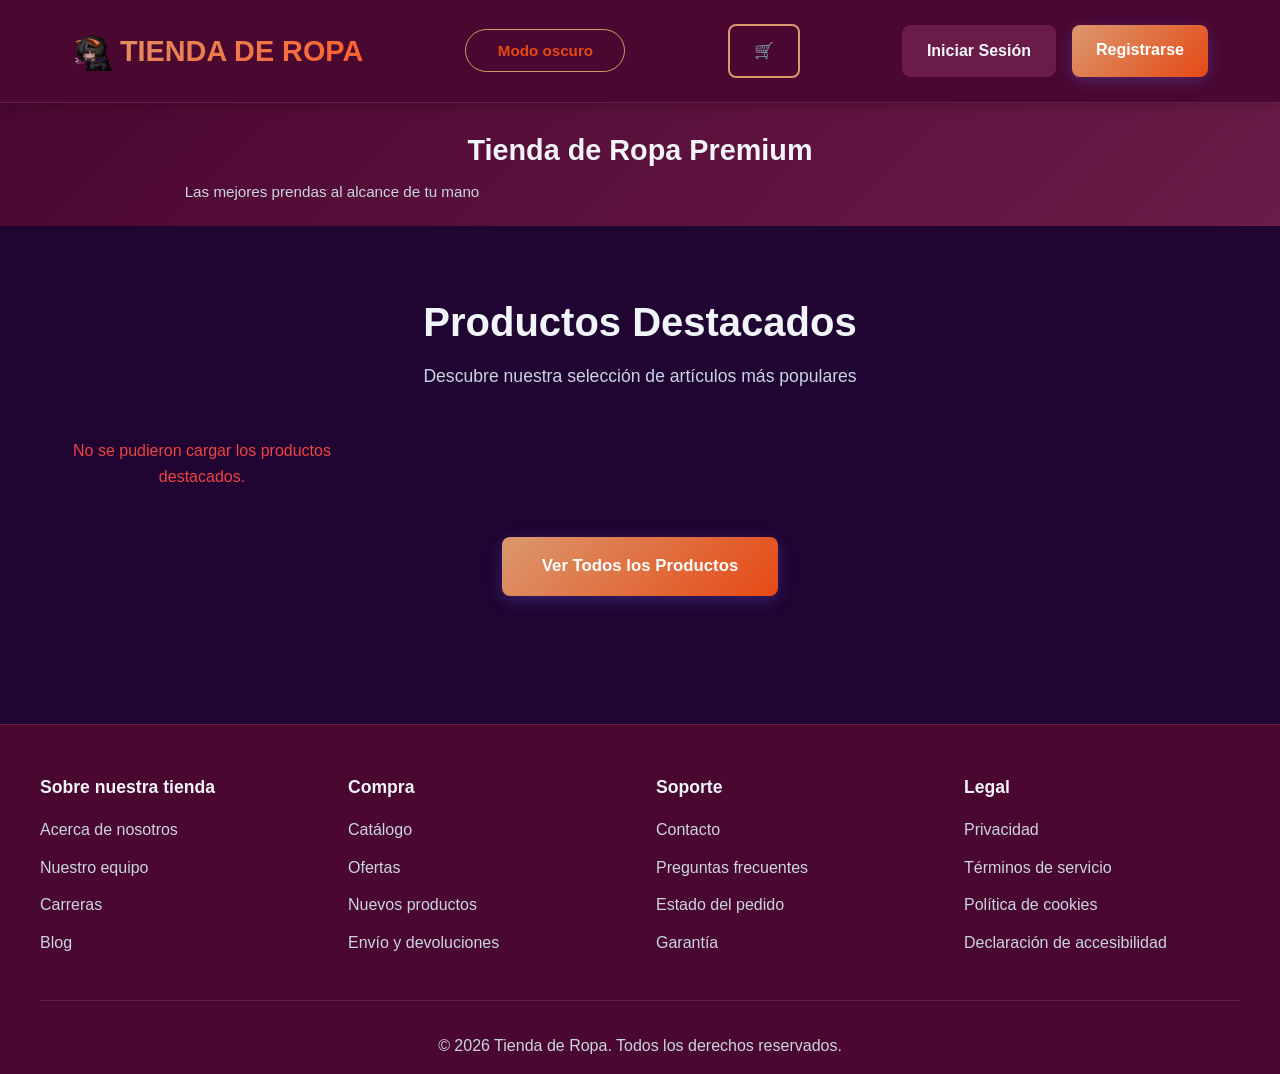
==== IU/admin-dashboard.html @ af670619 "feat: Login, Registro y Carrito" ====
﻿<!DOCTYPE html>
<html lang="es">
<head>
  <meta charset="UTF-8">
  <meta name="viewport" content="width=device-width, initial-scale=1.0">
  <title>Panel de Admin - Tienda de Ropa</title>
  <link rel="icon" type="image/png" href="img/APOLO_2 (1).png">
  <link rel="stylesheet" href="styles.css">
  <link rel="stylesheet" href="sidebar-styles.css">
</head>
<body>
  <header>
    <nav>
      <div class="logo">
        <img src="img/APOLO_2 (1).png" alt="Logo Tienda de Ropa">
        <a href="index.html">TIENDA DE ROPA</a>
      </div>
      <button id="themeToggle" class="btn btn-outline theme-toggle" type="button">Modo oscuro</button>
      <div class="nav-auth">
        <a href="profile.html" class="btn btn-secondary">Mi Perfil</a>
        <a href="login.html" class="btn btn-primary">Cerrar Sesión</a>
      </div>
    </nav>
  </header>

  <main class="section">
    <div class="dashboard-header">
      <div class="dashboard-intro">
        <h1>Panel de Administración</h1>
        <p>Visualiza los datos clave de tu tienda y administra usuarios, productos y ventas desde un solo lugar.</p>
      </div>
      <div>
        <a href="index.html" class="btn btn-outline">Volver al Inicio</a>
      </div>
    </div>

    <div class="stats-grid">
      <article class="stat-card">
        <h3>Usuarios activos</h3>
        <p id=\"activeUsers\">1.245</p>
        <span>Incluye clientes y administradores</span>
      </article>
      <article class=\"stat-card\">
        <h3>Productos en stock</h3>
        <p id=\"productsInStock\">8</p>
        <span>Artículos disponibles</span>
      </article>
      <article class=\"stat-card\">
        <h3>Ingresos totales</h3>
        <p id=\"totalRevenue\">$3,500</p>
        <span>Este mes</span>
      </article>
      <article class=\"stat-card\">
        <h3>Inventario bajo</h3>
        <p id=\"lowStock\">2</p>
        <span>Menos de 20 unidades</span>
      </article>
    </div>

    <div class="dashboard-actions">
      <article class="action-card">
        <h3>Acciones rápidas</h3>
        <p>Accede a las funciones más importantes con un solo clic y mantén el control de tu tienda.</p>
        <a href="#" class="btn btn-primary">Crear nuevo producto</a>
        <a href="#" class="btn btn-secondary">Administrar usuarios</a>
      </article>
      <article class="action-card">
        <h3>Resumen de actividades</h3>
        <p>Visualiza los últimos cambios de producto, pedidos y solicitudes de soporte para mantenerte al día.</p>
        <a href="#" class="btn btn-primary">Ver reportes</a>
        <a href="#" class="btn btn-secondary">Ver historial</a>
      </article>
    </div>

    <section class="table-panel">
      <h2 style="margin-bottom: 1rem; color: var(--text-primary);">Últimos usuarios registrados</h2>
      <table>
        <thead>
          <tr>
            <th>Nombre</th>
            <th>Email</th>
            <th>Rol</th>
            <th>Fecha Registro</th>
            <th>Estado</th>
            <th>Acciones</th>
          </tr>
        </thead>
        <tbody>
          <tr>
            <td>Lucía Rojas</td>
            <td>lucia@example.com</td>
            <td><span class="tag">Cliente</span></td>
            <td>2024-05-15</td>
            <td>Activo</td>
            <td><a href="profile.html" class="btn btn-outline">Editar</a></td>
          </tr>
          <tr>
            <td>Martín Gómez</td>
            <td>martin@example.com</td>
            <td><span class="tag">Admin</span></td>
            <td>2024-05-10</td>
            <td>Activo</td>
            <td><a href="profile.html" class="btn btn-outline">Editar</a></td>
          </tr>
          <tr>
            <td>Valentina Cruz</td>
            <td>valentina@example.com</td>
            <td><span class="tag">Cliente</span></td>
            <td>2024-05-08</td>
            <td>Inactivo</td>
            <td><a href="#" class="btn btn-outline">Reactivar</a></td>
          </tr>
        </tbody>
      </table>
    </section>

    <section class="table-panel">
      <h2 style="margin-bottom: 1rem; color: var(--text-primary);">Productos del catalogo</h2>
      <table>
        <thead>
          <tr>
            <th>Producto</th>
            <th>Categoría</th>
            <th>Precio</th>
            <th>Stock</th>
            <th>Estado</th>
          </tr>
        </thead>
        <tbody>
          <tr>
            <td>Camiseta Premium Negro</td>
            <td>Camisetas</td>
            <td>$29.99</td>
            <td>45</td>
            <td><span class="tag">Disponible</span></td>
          </tr>
          <tr>
            <td>Jeans Clásico Azul</td>
            <td>Pantalones</td>
            <td>$59.99</td>
            <td>32</td>
            <td><span class="tag">Disponible</span></td>
          </tr>
          <tr>
            <td>Tenis Deportivos Blanco</td>
            <td>Calzado</td>
            <td>$89.99</td>
            <td>15</td>
            <td><span class="tag">Bajo stock</span></td>
          </tr>
          <tr>
            <td>Chaqueta de Cuero Marrón</td>
            <td>Chaquetas</td>
            <td>$129.99</td>
            <td>8</td>
            <td><span class="tag">Bajo stock</span></td>
          </tr>
        </tbody>
      </table>
    </section>
  </main>

  <script src="theme-switch.js"></script>
  <script src="sidebar-manager.js"></script>
  <script>
    function verifyAdminToken() {
      const token = localStorage.getItem('adminToken');
      if (!token) {
        const userToken = prompt('Este panel requiere token de administrador.\\nIngresa tu token (temporal: \"admin123\"):');
        if (userToken === 'admin123' || userToken === 'token-temporal') {
          localStorage.setItem('adminToken', userToken);
        } else if (userToken !== null) {
          alert('Token inválido. Serás redirigido al inicio.');
          window.location.href = 'index.html';
        } else {
          window.location.href = 'index.html';
        }
      }
    }

    function updateMetrics() {
      const products = [
        { id: 1, name: 'Camiseta Premium Negro', price: 29.99, stock: 45 },
        { id: 2, name: 'Jeans Clásico Azul', price: 59.99, stock: 32 },
        { id: 3, name: 'Sudadera Gris Comfort', price: 44.99, stock: 28 },
        { id: 4, name: 'Tenis Deportivos Blanco', price: 89.99, stock: 15 },
        { id: 5, name: 'Chaqueta de Cuero Marron', price: 129.99, stock: 8 },
        { id: 6, name: 'Vestido Casual Beige', price: 54.99, stock: 22 },
        { id: 7, name: 'Gorro de Lana Gris', price: 24.99, stock: 51 },
        { id: 8, name: 'Bolsa de Mano Negra', price: 79.99, stock: 18 }
      ];

      const lowStockCount = products.filter(p => p.stock < 20).length;
      const totalRevenue = products.reduce((sum, p) => sum + (p.price * 15), 0);

      document.getElementById('productsInStock').textContent = products.length;
      document.getElementById('lowStock').textContent = lowStockCount;
      document.getElementById('totalRevenue').textContent = '$' + totalRevenue.toFixed(2).replace(/\\B(?=(\\d{3})+(?!\\d))/g, ',');
    }

    document.addEventListener('DOMContentLoaded', () => {
      verifyAdminToken();
      updateMetrics();
    });
  </script></body>
</html>
---- IU/styles.css ----
* {
  margin: 0;
  padding: 0;
  box-sizing: border-box;
}

:root {
  --primary: #db986e;
  --primary-light: #ff7a52;
  --primary-dark: #e64914;
  --secondary: #ff5e2c;
  --background: #200432;
  --surface: #4a0730;
  --surface-strong: #6b1b47;
  --surface-light: #6b1b47;
  --surface-muted: rgba(255, 255, 255, 0.04);
  --text-primary: #f1f5f9;
  --text-secondary: #cbd5e1;
  --accent: #ff5e2c;
  --error: #ef4444;
  --success: #22c55e;
  --border-color: #6b1b47;
  --shadow: rgba(0, 0, 0, 0.2);
}

body.theme-dark {
  --background: #200432;
  --surface: #4a0730;
  --surface-strong: #6b1b47;
  --surface-light: #6b1b47;
  --surface-muted: rgba(255, 255, 255, 0.04);
  --text-primary: #f1f5f9;
  --text-secondary: #cbd5e1;
  --border-color: #6b1b47;
  --shadow: rgba(0, 0, 0, 0.2);
}

body.theme-light {
  --background: #cb9c6d;
  --surface: #edceb7;
  --surface-strong: #f0e3d3;
  --surface-light: #cf724b;
  --surface-muted: #9b6b40;
  --text-primary: #1f1a17;
  --text-secondary: #6b5b4d;
  --border-color: #e1c5ac;
  --shadow: rgba(0, 0, 0, 0.08);
}

html {
  scroll-behavior: smooth;
}

body {
  font-family: 'Segoe UI', Tahoma, Geneva, Verdana, sans-serif;
  background: var(--background);
  color: var(--text-primary);
  line-height: 1.6;
  overflow-x: hidden;
}

a {
  text-decoration: none;
  color: var(--primary-light);
  transition: color 0.3s ease;
}

a:hover {
  color: var(--primary);
}

header {
  background: var(--surface);
  padding: 1.5rem 0;
  position: sticky;
  top: 0;
  z-index: 100;
  border-bottom: 1px solid var(--border-color);
  box-shadow: 0 2px 10px rgba(0, 0, 0, 0.2);
}

nav {
  max-width: 1200px;
  margin: 0 auto;
  display: flex;
  justify-content: space-between;
  align-items: center;
  padding: 0 2rem;
}

.logo {
  font-size: 1.8rem;
  font-weight: 700;
  background: linear-gradient(135deg, var(--primary), var(--secondary));
  -webkit-background-clip: text;
  -webkit-text-fill-color: transparent;
  background-clip: text;
  display: flex;
  align-items: center;
  gap: 0.5rem;
}

.logo img {
  width: 40px;
  height: 40px;
}

.nav-links {
  display: flex;
  gap: 2rem;
  list-style: none;
}

.nav-links a {
  color: var(--text-secondary);
  transition: color 0.3s ease;
  font-weight: 500;
}

.nav-links a:hover {
  color: var(--primary-light);
}

.nav-auth {
  display: flex;
  gap: 1rem;
}

.btn {
  padding: 0.75rem 1.5rem;
  border: none;
  border-radius: 0.5rem;
  font-size: 1rem;
  font-weight: 600;
  cursor: pointer;
  transition: all 0.3s ease;
  text-decoration: none;
  display: inline-block;
  text-align: center;
}

.btn-primary {
  background: linear-gradient(135deg, var(--primary), var(--primary-dark));
  color: white;
  box-shadow: 0 4px 15px rgba(99, 102, 241, 0.3);
}

.btn-primary:hover {
  transform: translateY(-2px);
  box-shadow: 0 6px 20px rgba(99, 102, 241, 0.4);
}

.btn-secondary {
  background: var(--surface-light);
  color: var(--text-primary);
  border: 1px solid var(--border-color);
}

.btn-secondary:hover {
  background: var(--border-color);
}

.back-button {
  display: inline-block;
  margin-bottom: 1.5rem;
  padding: 0.75rem 1.25rem;
}

.btn-outline {
  background: transparent;
  border: 2px solid var(--primary);
  color: var(--primary-light);
}

.btn-outline:hover {
  background: var(--primary);
  color: white;
}

.cart-btn {
  position: relative;
  display: inline-flex;
  align-items: center;
  gap: 0.5rem;
  border: 2px solid var(--primary);
  background: transparent;
  color: var(--primary-light);
  padding: 0.75rem 1.5rem;
  border-radius: 0.5rem;
  font-weight: 600;
  transition: all 0.3s ease;
  text-decoration: none;
  cursor: pointer;
}

.cart-btn:hover {
  background: var(--primary);
  color: white;
}

.cart-count {
  position: absolute;
  top: -8px;
  right: -8px;
  background: var(--error);
  color: white;
  border-radius: 50%;
  width: 24px;
  height: 24px;
  display: flex;
  align-items: center;
  justify-content: center;
  font-size: 0.75rem;
  font-weight: 700;
  min-width: 20px;
}

.hero {
  background: linear-gradient(135deg, var(--surface), var(--surface-light));
  padding: 1.5rem 2rem;
  text-align: center;
  margin-top: 0;
}

.hero h1 {
  font-size: 1.8rem;
  color: var(--text-primary);
  margin-bottom: 0.5rem;
  font-weight: 700;
}

.hero p {
  font-size: 0.95rem;
  color: var(--text-secondary);
  margin-bottom: 0;
  max-width: 600px;
  line-height: 1.4;
}

.hero-buttons {
  display: flex;
  gap: 1rem;
  justify-content: center;
  flex-wrap: wrap;
}

.hero-buttons .btn {
  padding: 1rem 2rem;
  font-size: 1.1rem;
}

.section {
  max-width: 1200px;
  margin: 0 auto;
  padding: 4rem 2rem;
}

.section-header {
  text-align: center;
  margin-bottom: 3rem;
}

.section-header h2 {
  font-size: 2.5rem;
  margin-bottom: 0.5rem;
  color: var(--text-primary);
}

.section-header p {
  font-size: 1.1rem;
  color: var(--text-secondary);
}

.products-grid {
  display: grid;
  grid-template-columns: repeat(auto-fill, minmax(250px, 1fr));
  gap: 2rem;
}

.product-card {
  background: var(--surface);
  border-radius: 0.75rem;
  overflow: hidden;
  border: 1px solid var(--border-color);
  transition: all 0.3s ease;
  display: flex;
  flex-direction: column;
}

.product-card:hover {
  transform: translateY(-5px);
  border-color: var(--primary);
  box-shadow: 0 10px 30px rgba(99, 102, 241, 0.2);
}

.product-image {
  width: 100%;
  height: 200px;
  background: linear-gradient(135deg, var(--primary), var(--primary-dark));
  display: flex;
  align-items: center;
  justify-content: center;
  color: white;
  font-size: 0.9rem;
  text-align: center;
  padding: 1rem;
  overflow: hidden;
}

.product-image img {
  width: 100%;
  height: 100%;
  object-fit: cover;
}

.product-info {
  padding: 1.5rem;
  flex: 1;
  display: flex;
  flex-direction: column;
  justify-content: space-between;
}

.product-name {
  font-size: 1.1rem;
  font-weight: 600;
  margin-bottom: 0.5rem;
  color: var(--text-primary);
}

.product-description {
  font-size: 0.9rem;
  color: var(--text-secondary);
  margin-bottom: 1rem;
}

.product-price {
  font-size: 1.3rem;
  font-weight: 700;
  color: var(--accent);
  margin-bottom: 1rem;
}

.product-card .btn {
  width: 100%;
}

footer {
  background: var(--surface);
  border-top: 1px solid var(--border-color);
  padding: 3rem 2rem 1rem;
  margin-top: 4rem;
}

.footer-content {
  max-width: 1200px;
  margin: 0 auto;
  display: grid;
  grid-template-columns: repeat(auto-fit, minmax(200px, 1fr));
  gap: 2rem;
  margin-bottom: 2rem;
}

.footer-section h3 {
  margin-bottom: 1rem;
  color: var(--text-primary);
  font-size: 1.1rem;
}

.footer-section ul {
  list-style: none;
}

.footer-section ul li {
  margin-bottom: 0.75rem;
}

.footer-section ul a {
  color: var(--text-secondary);
}

.footer-bottom {
  max-width: 1200px;
  margin: 0 auto;
  padding-top: 2rem;
  border-top: 1px solid var(--border-color);
  text-align: center;
  color: var(--text-secondary);
}

.auth-container {
  min-height: 100vh;
  display: flex;
  align-items: center;
  justify-content: center;
  padding: 2rem;
  background: linear-gradient(135deg, var(--background), var(--surface));
}

.auth-wrapper {
  width: 100%;
  max-width: 900px;
  display: grid;
  grid-template-columns: 1fr 1fr;
  gap: 0;
  background: var(--surface);
  border-radius: 1rem;
  overflow: hidden;
  box-shadow: 0 20px 60px rgba(0, 0, 0, 0.3);
  border: 1px solid var(--border-color);
  min-height: 620px;
}

.auth-side {
  padding: 1rem;
  display: flex;
  align-items: stretch;
  justify-content: center;
  background: linear-gradient(135deg, var(--background), var(--surface));
}

.image-panel {
  width: 100%;
  height: 100%;
  padding: 1rem;
  border-radius: 1.25rem;
  background: linear-gradient(135deg, rgba(255, 255, 255, 0.04), rgba(255, 255, 255, 0.06));
  box-shadow: inset 0 0 0 1px rgba(255, 255, 255, 0.08);
  display: flex;
  align-items: center;
  justify-content: center;
}

.auth-image {
  width: 100%;
  height: 100%;
  object-fit: cover;
  display: block;
  border-radius: 1rem;
  border: 1px solid rgba(255, 255, 255, 0.12);
  box-shadow: 0 18px 50px rgba(0, 0, 0, 0.25);
}

.auth-side h2 {
  font-size: 2rem;
  margin-bottom: 1rem;
  color: white;
  font-weight: 800;
}

.auth-side p {
  color: rgba(255, 255, 255, 0.8);
  font-size: 1.1rem;
  line-height: 1.8;
  margin-bottom: 2rem;
}

.auth-features {
  display: flex;
  flex-direction: column;
  gap: 1rem;
}

.auth-feature {
  display: flex;
  gap: 1rem;
  align-items: flex-start;
}


.auth-feature-icon {
  width: 24px;
  height: 24px;
  background: rgba(255, 255, 255, 0.3);
  border-radius: 50%;
  display: flex;
  align-items: center;
  justify-content: center;
  flex-shrink: 0;
  color: white;
  font-weight: bold;
}

.auth-feature-text {
  color: rgba(255, 255, 255, 0.9);
  font-size: 0.95rem;
}

.form-container {
  padding: 3rem;
  display: flex;
  flex-direction: column;
  justify-content: center;
}

.form-header {
  display: block;
  margin-bottom: 2rem;
}

.back-button {
  display: inline-flex;
  align-items: center;
  justify-content: center;
  padding: 0.75rem 1.25rem;
  min-width: 130px;
  white-space: nowrap;
  margin-bottom: 1.25rem;
}

.form-intro {
  display: block;
}

.form-header h2 {
  font-size: 2rem;
  margin-bottom: 0.5rem;
  color: var(--text-primary);
}

.form-header p {
  color: var(--text-secondary);
  font-size: 0.95rem;
}

.form-group {
  margin-bottom: 1.5rem;
}

.form-group label {
  display: block;
  margin-bottom: 0.5rem;
  color: var(--text-primary);
  font-weight: 600;
  font-size: 0.95rem;
}

.form-group input,
.form-group textarea,
.form-group select {
  width: 100%;
  padding: 0.75rem 1rem;
  background: var(--background);
  border: 1px solid var(--border-color);
  border-radius: 0.5rem;
  color: var(--text-primary);
  font-size: 1rem;
  transition: all 0.3s ease;
}

.form-group input:focus,
.form-group textarea:focus,
.form-group select:focus {
  outline: none;
  border-color: var(--primary);
  background: var(--background);
  box-shadow: 0 0 0 3px rgba(99, 102, 241, 0.1);
}

.form-group input::placeholder {
  color: var(--text-secondary);
}

.form-group textarea {
  resize: vertical;
  min-height: 100px;
}

.form-options {
  display: flex;
  justify-content: space-between;
  align-items: center;
  margin-bottom: 1.5rem;
}

.form-actions {
  margin-top: 1rem;
}

.checkbox-wrap {
  display: flex;
  align-items: center;
  gap: 0.5rem;
  cursor: pointer;
  color: var(--text-secondary);
  font-size: 0.95rem;
}

.checkbox-wrap input {
  width: auto;
  cursor: pointer;
  accent-color: var(--primary);
}

.form-options .link {
  color: var(--primary-light);
  font-size: 0.95rem;
}

.form-divider {
  display: flex;
  align-items: center;
  margin: 1.5rem 0;
  gap: 1rem;
  color: var(--text-secondary);
}

.form-divider::before,
.form-divider::after {
  content: '';
  flex: 1;
  height: 1px;
  background: var(--border-color);
}

.form-footer {
  text-align: center;
  color: var(--text-secondary);
  font-size: 0.95rem;
}

.form-footer a {
  color: var(--primary-light);
  font-weight: 600;
}

.form-submit {
  width: 100%;
  padding: 0.85rem;
  margin-top: 1rem;
}

.theme-toggle {
  min-width: 160px;
  border-radius: 999px;
  font-size: 0.95rem;
  background: transparent;
  border: 1px solid var(--primary);
  color: var(--primary-dark);
}

.dashboard-header,
.profile-header {
  display: grid;
  grid-template-columns: 1fr auto;
  gap: 1rem;
  align-items: center;
  margin-bottom: 2rem;
}

.dashboard-intro h1,
.profile-intro h1 {
  font-size: 2.4rem;
  margin-bottom: 0.5rem;
  color: var(--text-primary);
}

.dashboard-intro p,
.profile-intro p {
  color: var(--text-secondary);
  font-size: 1rem;
}

.stats-grid {
  display: grid;
  grid-template-columns: repeat(auto-fit, minmax(200px, 1fr));
  gap: 1.5rem;
  margin-bottom: 2rem;
}

.stat-card,
.action-card,
.profile-panel,
.summary-card {
  background: var(--surface);
  border: 1px solid var(--border-color);
  border-radius: 1rem;
  padding: 1.75rem;
  box-shadow: 0 20px 40px var(--shadow);
}

.stat-card h3,
.summary-card h3,
.action-card h3,
.profile-panel h2 {
  margin-bottom: 1rem;
  color: var(--text-primary);
}

.stat-card p {
  font-size: 2.5rem;
  font-weight: 800;
  color: var(--primary-dark);
}

.stat-card span {
  color: var(--text-secondary);
  display: block;
  margin-top: 0.5rem;
}

.dashboard-actions {
  display: grid;
  grid-template-columns: repeat(auto-fit, minmax(170px, 1fr));
  gap: 1rem;
  margin-top: 2rem;
}

.action-card {
  display: flex;
  flex-direction: column;
  gap: 1rem;
}

.action-card p {
  color: var(--text-secondary);
  line-height: 1.6;
}

.action-card .btn {
  margin-top: auto;
}

.table-panel {
  overflow-x: auto;
  margin-top: 2rem;
}

.table-panel table {
  width: 100%;
  border-collapse: collapse;
  min-width: 720px;
}

.table-panel th,
.table-panel td {
  padding: 1rem 1.25rem;
  border-bottom: 1px solid var(--border-color);
  text-align: left;
  color: var(--text-secondary);
}

.table-panel th {
  color: var(--text-primary);
  font-weight: 700;
}

.table-panel tr:hover {
  background: var(--surface-muted);
}

.table-panel .tag {
  display: inline-flex;
  align-items: center;
  gap: 0.35rem;
  padding: 0.38rem 0.8rem;
  border-radius: 999px;
  background: rgba(255, 94, 44, 0.14);
  color: var(--primary-dark);
  font-size: 0.88rem;
  font-weight: 600;
}

.products-section {
  max-width: 1200px;
  margin: 0 auto;
  padding: 4rem 2rem;
}

.section-header {
  text-align: center;
  margin-bottom: 3rem;
}

.section-header h2 {
  font-size: 2.5rem;
  margin-bottom: 0.5rem;
  color: var(--text-primary);
}

.section-header p {
  font-size: 1.1rem;
  color: var(--text-secondary);
}

.product-category {
  display: inline-block;
  background: rgba(255, 122, 82, 0.2);
  color: var(--primary-light);
  padding: 0.35rem 0.75rem;
  border-radius: 0.5rem;
  font-size: 0.85rem;
  font-weight: 600;
  margin-bottom: 0.75rem;
  text-transform: uppercase;
}

.product-stock {
  display: flex;
  align-items: center;
  gap: 0.5rem;
  margin-bottom: 1rem;
  padding: 0.75rem;
  background: var(--surface-light);
  border-radius: 0.5rem;
  font-size: 0.95rem;
}

.product-stock span {
  color: var(--text-secondary);
}

.placeholder-image {
  font-size: 4rem;
  opacity: 0.8;
}

.section-footer {
  text-align: center;
  margin-top: 3rem;
}

.section-footer .btn {
  padding: 1rem 2.5rem;
  font-size: 1.05rem;
}

.profile-page {
  display: grid;
  grid-template-columns: 1.6fr 1fr;
  gap: 2rem;
}

.profile-panel {
  display: grid;
  gap: 1.5rem;
}

.profile-panel label {
  font-size: 0.95rem;
  font-weight: 600;
  color: var(--text-primary);
}

.profile-panel input,
.profile-panel textarea,
.profile-panel select {
  background: var(--surface-muted);
  border: 1px solid var(--border-color);
  color: var(--text-primary);
}

.profile-panel textarea {
  min-height: 120px;
}

.profile-panel .btn {
  width: fit-content;
}

.summary-card {
  display: flex;
  flex-direction: column;
  gap: 1rem;
}

.summary-card p {
  color: var(--text-secondary);
  line-height: 1.7;
}

/* Notification Styles */
.notification {
  position: fixed;
  top: 20px;
  right: 20px;
  padding: 1rem 1.5rem;
  background: var(--surface);
  border-radius: 0.5rem;
  box-shadow: 0 4px 12px var(--shadow);
  z-index: 9999;
  opacity: 0;
  transform: translateX(400px) translateY(-20px);
  transition: all 0.3s ease;
  border-left: 4px solid var(--primary);
  max-width: 300px;
  font-weight: 500;
  color: var(--text-primary);
}

.notification.show {
  opacity: 1;
  transform: translateX(0) translateY(0);
}

.notification-success {
  border-left-color: var(--success);
  background: linear-gradient(90deg, rgba(34, 197, 94, 0.1), transparent);
}

.notification-error {
  border-left-color: var(--error);
  background: linear-gradient(90deg, rgba(239, 68, 68, 0.1), transparent);
}

.notification-warning {
  border-left-color: var(--warning);
  background: linear-gradient(90deg, rgba(245, 158, 11, 0.1), transparent);
}

.notification-info {
  border-left-color: var(--primary);
  background: linear-gradient(90deg, rgba(59, 130, 246, 0.1), transparent);
}

@media (max-width: 980px) {
  .dashboard-header,
  .profile-header {
    grid-template-columns: 1fr;
  }

  .profile-page {
    grid-template-columns: 1fr;
  }
}

@media (max-width: 768px) {
  nav {
    padding: 0 1rem;
    flex-direction: column;
    gap: 1rem;
  }

  .nav-links {
    flex-wrap: wrap;
    justify-content: center;
  }

  .hero h1 {
    font-size: 2rem;
  }

  .hero p {
    font-size: 1rem;
  }

  .hero-buttons {
    flex-direction: column;
    align-items: center;
  }

  .auth-wrapper {
    grid-template-columns: 1fr;
  }

  .auth-side {
    display: none;
  }

  .form-container {
    padding: 2rem;
  }

  .section {
    padding: 2rem 1rem;
  }

  .section-header h2 {
    font-size: 1.8rem;
  }

  .products-grid {
    grid-template-columns: repeat(auto-fill, minmax(200px, 1fr));
    gap: 1.5rem;
  }

  .footer-content {
    grid-template-columns: 1fr;
    gap: 1.5rem;
  }
}

@media (max-width: 480px) {
  .hero h1 {
    font-size: 1.5rem;
  }

  .logo {
    font-size: 1.3rem;
  }

  .btn {
    padding: 0.6rem 1.2rem;
    font-size: 0.9rem;
  }

  .products-grid {
    grid-template-columns: 1fr;
  }


}

/* ─── Theme Switch Widget ─────────────────────────────────────────────────── */
#theme-switch-widget {
  position: fixed;
  top: 1.1rem;
  right: 1.4rem;
  z-index: 9999;
  display: flex;
  align-items: center;
  gap: .5rem;
  background: var(--surface);
  border: 1px solid var(--border-color);
  border-radius: 2rem;
  padding: .35rem .75rem;
  box-shadow: 0 4px 20px rgba(0,0,0,.25), 0 0 0 1px rgba(255,255,255,.04);
  backdrop-filter: blur(8px);
  transition: box-shadow .25s;
}

#theme-switch-widget:hover {
  box-shadow: 0 6px 28px rgba(0,0,0,.35), 0 0 0 1px rgba(255,122,82,.18);
}

.tsw-icon {
  font-size: .95rem;
  line-height: 1;
  user-select: none;
  pointer-events: none;
}

.tsw-track {
  position: relative;
  width: 42px;
  height: 24px;
  cursor: pointer;
  flex-shrink: 0;
}

.tsw-track input {
  opacity: 0;
  width: 0;
  height: 0;
  position: absolute;
}

.tsw-thumb {
  position: absolute;
  inset: 0;
  border-radius: 2rem;
  background: linear-gradient(135deg, #4a0730, #6b1b47);
  border: 1.5px solid var(--border-color);
  transition: background .3s;
}

.tsw-thumb::after {
  content: '';
  position: absolute;
  top: 3px;
  left: 3px;
  width: 16px;
  height: 16px;
  border-radius: 50%;
  background: linear-gradient(135deg, var(--primary), var(--primary-dark));
  box-shadow: 0 2px 6px rgba(0,0,0,.35);
  transition: transform .28s cubic-bezier(.34,1.56,.64,1), background .3s;
}

.tsw-track input:checked ~ .tsw-thumb {
  background: linear-gradient(135deg, #fde7cc, #f0e3d3);
  border-color: #e1c5ac;
}

.tsw-track input:checked ~ .tsw-thumb::after {
  transform: translateX(18px);
  background: linear-gradient(135deg, #e64914, #ff5e2c);
}

.tsw-track input:focus-visible ~ .tsw-thumb {
  outline: 2px solid var(--primary);
  outline-offset: 2px;
}
---- IU/sidebar-styles.css ----
/* Estilos del Sidebar */

.sidebar {
  position: fixed;
  left: -280px;
  top: 0;
  width: 280px;
  height: 100vh;
  background: var(--surface);
  border-right: 1px solid var(--border-color);
  box-shadow: 2px 0 20px var(--shadow);
  overflow-y: auto;
  z-index: 1000;
  transition: left 0.3s ease;
  display: flex;
  flex-direction: column;
}

.sidebar.active {
  left: 0;
}

.sidebar-header {
  padding: 1.5rem;
  border-bottom: 1px solid var(--border-color);
  display: flex;
  justify-content: space-between;
  align-items: center;
}

.sidebar-header h3 {
  color: var(--text-primary);
  font-size: 1.1rem;
}

.sidebar-close {
  background: none;
  border: none;
  color: var(--text-primary);
  font-size: 1.5rem;
  cursor: pointer;
  padding: 0;
  width: 32px;
  height: 32px;
  display: flex;
  align-items: center;
  justify-content: center;
}

.sidebar-content {
  flex: 1;
  padding: 1.5rem 0;
}

.sidebar-section {
  padding: 0 1rem;
  margin-bottom: 2rem;
}

.sidebar-section-title {
  font-size: 0.85rem;
  font-weight: 700;
  color: var(--text-secondary);
  text-transform: uppercase;
  padding: 0.75rem 1rem;
  margin-bottom: 0.5rem;
  letter-spacing: 0.05em;
}

.sidebar-menu {
  list-style: none;
}

.sidebar-menu li {
  margin: 0;
}

.sidebar-menu a,
.sidebar-menu button {
  display: flex;
  align-items: center;
  gap: 0.75rem;
  padding: 0.75rem 1rem;
  color: var(--text-secondary);
  text-decoration: none;
  border: none;
  background: none;
  cursor: pointer;
  width: 100%;
  font-size: 0.95rem;
  transition: all 0.3s ease;
}

.sidebar-menu a:hover,
.sidebar-menu button:hover {
  background: var(--surface-muted);
  color: var(--text-primary);
}

.sidebar-footer {
  padding: 1.5rem;
  border-top: 1px solid var(--border-color);
  display: flex;
  flex-direction: column;
  gap: 1rem;
}

.sidebar-footer .btn {
  width: 100%;
  padding: 0.65rem 1rem;
  font-size: 0.9rem;
}

.sidebar-overlay {
  position: fixed;
  top: 0;
  left: 0;
  right: 0;
  bottom: 0;
  background: rgba(0, 0, 0, 0.5);
  z-index: 999;
  opacity: 0;
  pointer-events: none;
  transition: opacity 0.3s ease;
}

.sidebar-overlay.active {
  opacity: 1;
  pointer-events: all;
}

.sidebar-toggle {
  position: fixed;
  bottom: 2rem;
  left: 2rem;
  width: 56px;
  height: 56px;
  background: var(--primary-dark);
  color: white;
  border: none;
  border-radius: 50%;
  font-size: 1.5rem;
  cursor: pointer;
  z-index: 998;
  box-shadow: 0 4px 15px var(--shadow);
  display: flex;
  align-items: center;
  justify-content: center;
  transition: all 0.3s ease;
}

.sidebar-toggle:hover {
  transform: scale(1.1);
  box-shadow: 0 6px 20px var(--shadow);
}

.sidebar-toggle.hide {
  display: none;
}

main.with-sidebar {
  margin-left: 0;
}

@media (max-width: 768px) {
  .sidebar {
    left: -280px;
  }

  .sidebar-toggle {
    display: flex;
  }
}

.sidebar-icon {
  font-size: 1.1rem;
  width: 20px;
  text-align: center;
  flex-shrink: 0;
}

.admin-link {
  color: var(--primary-light) !important;
  font-weight: 500;
  font-size: 0.9rem;
}

.admin-link:hover {
  background: rgba(255, 122, 82, 0.1) !important;
  color: var(--primary) !important;
}
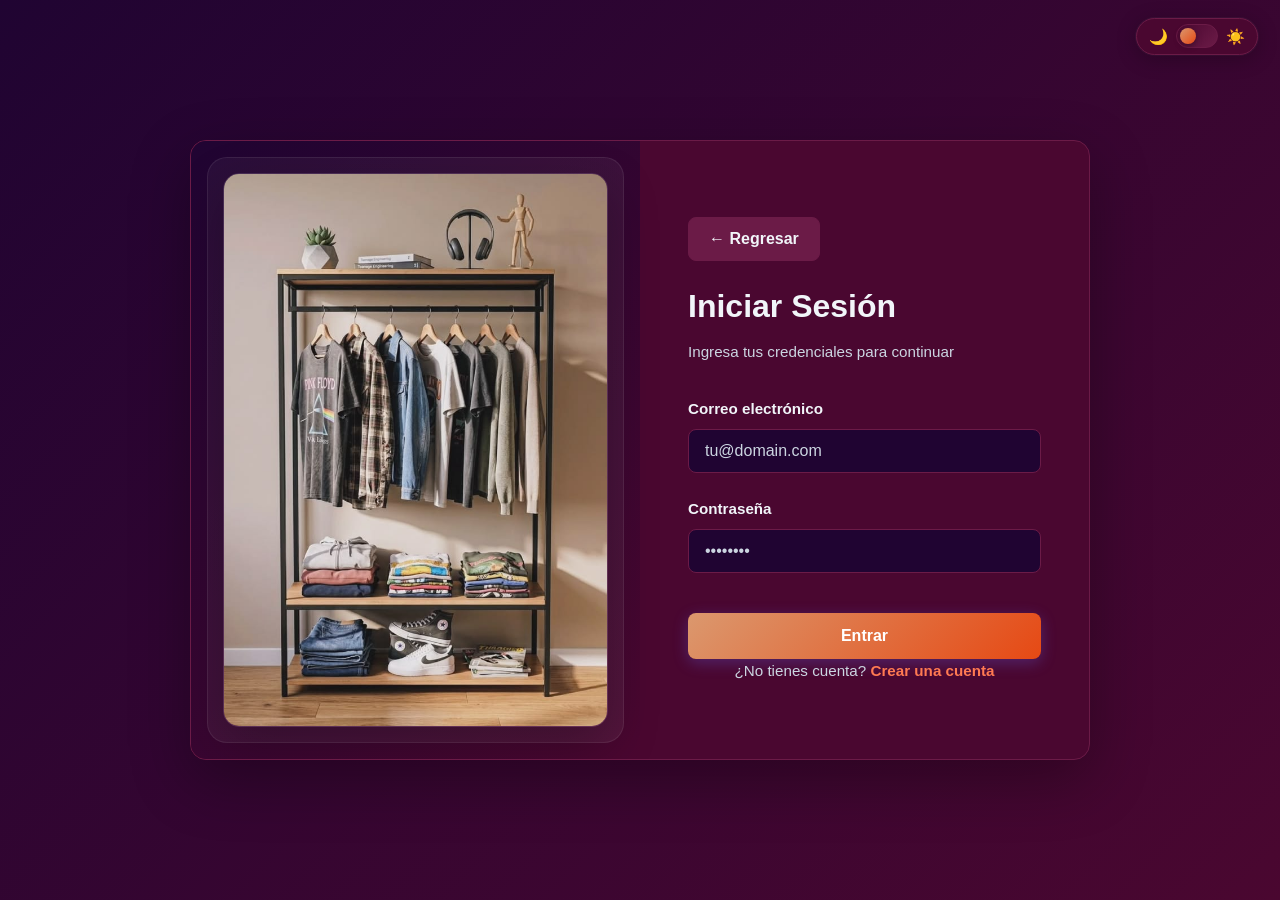
==== commit 39233076: "Implementación inicial del panel de administración - Integrado panel de administración con backend -" ====
--- a/IU/admin-dashboard.html
+++ b/IU/admin-dashboard.html
@@ -5,203 +5,353 @@
   <meta name="viewport" content="width=device-width, initial-scale=1.0">
   <title>Panel de Admin - Tienda de Ropa</title>
   <link rel="icon" type="image/png" href="img/APOLO_2 (1).png">
-  <link rel="stylesheet" href="styles.css">
-  <link rel="stylesheet" href="sidebar-styles.css">
+  <link rel="stylesheet" href="style/styles.css">
+  <link rel="stylesheet" href="style/sidebar-styles.css">
+  <link rel="stylesheet" href="style/admin-styles.css">
 </head>
 <body>
-  <header>
-    <nav>
-      <div class="logo">
-        <img src="img/APOLO_2 (1).png" alt="Logo Tienda de Ropa">
-        <a href="index.html">TIENDA DE ROPA</a>
-      </div>
-      <button id="themeToggle" class="btn btn-outline theme-toggle" type="button">Modo oscuro</button>
-      <div class="nav-auth">
-        <a href="profile.html" class="btn btn-secondary">Mi Perfil</a>
-        <a href="login.html" class="btn btn-primary">Cerrar Sesión</a>
-      </div>
-    </nav>
-  </header>
-
-  <main class="section">
+  <div id="navbar-container"></div>
+
+  <main class="section admin-main">
+
+    <!-- HEADER DEL PANEL -->
     <div class="dashboard-header">
       <div class="dashboard-intro">
         <h1>Panel de Administración</h1>
-        <p>Visualiza los datos clave de tu tienda y administra usuarios, productos y ventas desde un solo lugar.</p>
-      </div>
-      <div>
-        <a href="index.html" class="btn btn-outline">Volver al Inicio</a>
-      </div>
+        <p>Gestiona productos, usuarios, categorías, tags y más desde aquí.</p>
+      </div>
+      <a href="index.html" class="btn btn-outline">Volver al Inicio</a>
     </div>
 
+    <!-- STATS -->
     <div class="stats-grid">
       <article class="stat-card">
-        <h3>Usuarios activos</h3>
-        <p id=\"activeUsers\">1.245</p>
-        <span>Incluye clientes y administradores</span>
+        <h3>Usuarios</h3>
+        <p id="statUsers">—</p>
+        <span>Registrados en total</span>
       </article>
-      <article class=\"stat-card\">
-        <h3>Productos en stock</h3>
-        <p id=\"productsInStock\">8</p>
-        <span>Artículos disponibles</span>
+      <article class="stat-card">
+        <h3>Productos</h3>
+        <p id="statProducts">—</p>
+        <span>En el catálogo</span>
       </article>
-      <article class=\"stat-card\">
-        <h3>Ingresos totales</h3>
-        <p id=\"totalRevenue\">$3,500</p>
-        <span>Este mes</span>
+      <article class="stat-card">
+        <h3>Categorías</h3>
+        <p id="statCategories">—</p>
+        <span>Activas</span>
       </article>
-      <article class=\"stat-card\">
-        <h3>Inventario bajo</h3>
-        <p id=\"lowStock\">2</p>
-        <span>Menos de 20 unidades</span>
+      <article class="stat-card">
+        <h3>Tags</h3>
+        <p id="statTags">—</p>
+        <span>Disponibles</span>
       </article>
     </div>
 
-    <div class="dashboard-actions">
-      <article class="action-card">
-        <h3>Acciones rápidas</h3>
-        <p>Accede a las funciones más importantes con un solo clic y mantén el control de tu tienda.</p>
-        <a href="#" class="btn btn-primary">Crear nuevo producto</a>
-        <a href="#" class="btn btn-secondary">Administrar usuarios</a>
-      </article>
-      <article class="action-card">
-        <h3>Resumen de actividades</h3>
-        <p>Visualiza los últimos cambios de producto, pedidos y solicitudes de soporte para mantenerte al día.</p>
-        <a href="#" class="btn btn-primary">Ver reportes</a>
-        <a href="#" class="btn btn-secondary">Ver historial</a>
-      </article>
+    <!-- TABS DE NAVEGACIÓN -->
+    <div class="admin-tabs">
+      <button class="admin-tab active" data-tab="productos">Productos</button>
+      <button class="admin-tab" data-tab="variantes">Variantes</button>
+      <button class="admin-tab" data-tab="usuarios">Usuarios</button>
+      <button class="admin-tab" data-tab="categorias">Categorías</button>
+      <button class="admin-tab" data-tab="tags">Tags</button>
+      <button class="admin-tab" data-tab="colores">Colores</button>
+      <button class="admin-tab" data-tab="tallas">Tallas</button>
     </div>
 
-    <section class="table-panel">
-      <h2 style="margin-bottom: 1rem; color: var(--text-primary);">Últimos usuarios registrados</h2>
-      <table>
-        <thead>
-          <tr>
-            <th>Nombre</th>
-            <th>Email</th>
-            <th>Rol</th>
-            <th>Fecha Registro</th>
-            <th>Estado</th>
-            <th>Acciones</th>
-          </tr>
-        </thead>
-        <tbody>
-          <tr>
-            <td>Lucía Rojas</td>
-            <td>lucia@example.com</td>
-            <td><span class="tag">Cliente</span></td>
-            <td>2024-05-15</td>
-            <td>Activo</td>
-            <td><a href="profile.html" class="btn btn-outline">Editar</a></td>
-          </tr>
-          <tr>
-            <td>Martín Gómez</td>
-            <td>martin@example.com</td>
-            <td><span class="tag">Admin</span></td>
-            <td>2024-05-10</td>
-            <td>Activo</td>
-            <td><a href="profile.html" class="btn btn-outline">Editar</a></td>
-          </tr>
-          <tr>
-            <td>Valentina Cruz</td>
-            <td>valentina@example.com</td>
-            <td><span class="tag">Cliente</span></td>
-            <td>2024-05-08</td>
-            <td>Inactivo</td>
-            <td><a href="#" class="btn btn-outline">Reactivar</a></td>
-          </tr>
-        </tbody>
-      </table>
-    </section>
-
-    <section class="table-panel">
-      <h2 style="margin-bottom: 1rem; color: var(--text-primary);">Productos del catalogo</h2>
-      <table>
-        <thead>
-          <tr>
-            <th>Producto</th>
-            <th>Categoría</th>
-            <th>Precio</th>
-            <th>Stock</th>
-            <th>Estado</th>
-          </tr>
-        </thead>
-        <tbody>
-          <tr>
-            <td>Camiseta Premium Negro</td>
-            <td>Camisetas</td>
-            <td>$29.99</td>
-            <td>45</td>
-            <td><span class="tag">Disponible</span></td>
-          </tr>
-          <tr>
-            <td>Jeans Clásico Azul</td>
-            <td>Pantalones</td>
-            <td>$59.99</td>
-            <td>32</td>
-            <td><span class="tag">Disponible</span></td>
-          </tr>
-          <tr>
-            <td>Tenis Deportivos Blanco</td>
-            <td>Calzado</td>
-            <td>$89.99</td>
-            <td>15</td>
-            <td><span class="tag">Bajo stock</span></td>
-          </tr>
-          <tr>
-            <td>Chaqueta de Cuero Marrón</td>
-            <td>Chaquetas</td>
-            <td>$129.99</td>
-            <td>8</td>
-            <td><span class="tag">Bajo stock</span></td>
-          </tr>
-        </tbody>
-      </table>
-    </section>
+    <!-- ===================== TAB: PRODUCTOS ===================== -->
+    <section class="tab-content active" id="tab-productos">
+      <div class="section-actions">
+        <h2>Productos</h2>
+        <button class="btn btn-primary" id="btnNuevoProducto">+ Nuevo Producto</button>
+      </div>
+
+      <!-- FORMULARIO CREAR/EDITAR PRODUCTO -->
+      <div class="admin-form-panel" id="formProducto" style="display:none">
+        <h3 id="formProductoTitle">Crear Producto</h3>
+        <div class="form-grid">
+          <input type="hidden" id="productoId">
+          <div class="form-group">
+            <label>Nombre *</label>
+            <input type="text" id="productoNombre" placeholder="Nombre del producto">
+          </div>
+          <div class="form-group">
+            <label>Precio *</label>
+            <input type="number" id="productoPrecio" placeholder="0.00" step="0.01" min="0">
+          </div>
+          <div class="form-group">
+            <label>Categoría</label>
+            <select id="productoCategoriaId">
+              <option value="">Sin categoría</option>
+            </select>
+          </div>
+          <div class="form-group">
+            <label>Descuento (%)</label>
+            <input type="number" id="productoDescuento" placeholder="0" min="0" max="100" value="0">
+          </div>
+          <div class="form-group checkbox-group">
+            <label><input type="checkbox" id="productoActivo" checked> Activo</label>
+            <label><input type="checkbox" id="productoDestacado"> Destacado</label>
+          </div>
+        </div>
+        <div class="form-actions">
+          <button class="btn btn-primary" id="btnGuardarProducto">Guardar</button>
+          <button class="btn btn-outline" id="btnCancelarProducto">Cancelar</button>
+        </div>
+      </div>
+
+      <div class="table-panel">
+        <div class="table-search">
+          <input type="text" id="searchProducto" placeholder="Buscar producto por nombre...">
+          <button class="btn btn-outline" id="btnBuscarProducto">Buscar</button>
+          <button class="btn btn-outline" id="btnTodosProductos">Ver todos</button>
+        </div>
+        <table id="tablaProductos">
+          <thead>
+            <tr>
+              <th>ID</th><th>Nombre</th><th>Precio</th><th>Categoría</th>
+              <th>Descuento</th><th>Estado</th><th>Destacado</th><th>Acciones</th>
+            </tr>
+          </thead>
+          <tbody id="bodyProductos"><tr><td colspan="8">Cargando...</td></tr></tbody>
+        </table>
+        <div class="pagination" id="paginacionProductos"></div>
+      </div>
+    </section>
+
+    <!-- ===================== TAB: VARIANTES ===================== -->
+    <section class="tab-content" id="tab-variantes">
+      <div class="section-actions">
+        <h2>Variantes de Producto</h2>
+        <button class="btn btn-primary" id="btnNuevaVariante">+ Nueva Variante</button>
+      </div>
+
+      <div class="admin-form-panel" id="formVariante" style="display:none">
+        <h3 id="formVarianteTitle">Crear Variante</h3>
+        <div class="form-grid">
+          <input type="hidden" id="varianteId">
+          <div class="form-group">
+            <label>Producto ID *</label>
+            <input type="number" id="varianteProductoId" placeholder="ID del producto">
+          </div>
+          <div class="form-group">
+            <label>Color</label>
+            <select id="varianteColorId"><option value="">Sin color</option></select>
+          </div>
+          <div class="form-group">
+            <label>Talla</label>
+            <select id="varianteTallaId"><option value="">Sin talla</option></select>
+          </div>
+          <div class="form-group">
+            <label>Stock *</label>
+            <input type="number" id="varianteStock" placeholder="0" min="0">
+          </div>
+          <div class="form-group">
+            <label>URL Imagen</label>
+            <input type="text" id="varianteImageUrl" placeholder="https://...">
+          </div>
+          <div class="form-group">
+            <label>O subir imagen</label>
+            <input type="file" id="varianteImageFile" accept="image/*">
+          </div>
+        </div>
+        <div class="form-actions">
+          <button class="btn btn-primary" id="btnGuardarVariante">Guardar</button>
+          <button class="btn btn-outline" id="btnCancelarVariante">Cancelar</button>
+        </div>
+      </div>
+
+      <div class="table-panel">
+        <table id="tablaVariantes">
+          <thead>
+            <tr>
+              <th>ID</th><th>Producto ID</th><th>Color</th><th>Talla</th>
+              <th>Stock</th><th>Estado</th><th>Acciones</th>
+            </tr>
+          </thead>
+          <tbody id="bodyVariantes"><tr><td colspan="7">Cargando...</td></tr></tbody>
+        </table>
+        <div class="pagination" id="paginacionVariantes"></div>
+      </div>
+    </section>
+
+    <!-- ===================== TAB: USUARIOS ===================== -->
+    <section class="tab-content" id="tab-usuarios">
+      <div class="section-actions">
+        <h2>Usuarios</h2>
+      </div>
+      <div class="table-panel">
+        <div class="table-search">
+          <input type="text" id="searchUsuario" placeholder="Buscar por nombre o email...">
+          <button class="btn btn-outline" id="btnBuscarUsuario">Buscar</button>
+          <button class="btn btn-outline" id="btnTodosUsuarios">Ver todos</button>
+        </div>
+        <table id="tablaUsuarios">
+          <thead>
+            <tr>
+              <th>Nombre</th><th>Apellido</th><th>Email</th>
+              <th>Teléfono</th><th>Rol</th><th>Acciones</th>
+            </tr>
+          </thead>
+          <tbody id="bodyUsuarios"><tr><td colspan="6">Cargando...</td></tr></tbody>
+        </table>
+      </div>
+
+      <!-- Modal cambiar rol -->
+      <div class="admin-modal" id="modalRol" style="display:none">
+        <div class="modal-content">
+          <h3>Cambiar Rol</h3>
+          <p id="modalRolNombre"></p>
+          <input type="hidden" id="modalRolUserId">
+          <select id="modalRolSelect">
+            <option value="USER">USER</option>
+            <option value="ADMIN">ADMIN</option>
+          </select>
+          <div class="form-actions">
+            <button class="btn btn-primary" id="btnConfirmarRol">Confirmar</button>
+            <button class="btn btn-outline" id="btnCancelarRol">Cancelar</button>
+          </div>
+        </div>
+      </div>
+    </section>
+
+    <!-- ===================== TAB: CATEGORÍAS ===================== -->
+    <section class="tab-content" id="tab-categorias">
+      <div class="section-actions">
+        <h2>Categorías</h2>
+        <button class="btn btn-primary" id="btnNuevaCategoria">+ Nueva Categoría</button>
+      </div>
+
+      <div class="admin-form-panel" id="formCategoria" style="display:none">
+        <h3>Crear Categoría</h3>
+        <div class="form-grid">
+          <div class="form-group">
+            <label>Nombre *</label>
+            <input type="text" id="categoriaNombre" placeholder="Nombre de la categoría">
+          </div>
+        </div>
+        <div class="form-actions">
+          <button class="btn btn-primary" id="btnGuardarCategoria">Guardar</button>
+          <button class="btn btn-outline" id="btnCancelarCategoria">Cancelar</button>
+        </div>
+      </div>
+
+      <div class="table-panel">
+        <table id="tablaCategorias">
+          <thead>
+            <tr><th>ID</th><th>Nombre</th><th>Acciones</th></tr>
+          </thead>
+          <tbody id="bodyCategorias"><tr><td colspan="3">Cargando...</td></tr></tbody>
+        </table>
+        <div class="pagination" id="paginacionCategorias"></div>
+      </div>
+    </section>
+
+    <!-- ===================== TAB: TAGS ===================== -->
+    <section class="tab-content" id="tab-tags">
+      <div class="section-actions">
+        <h2>Tags</h2>
+        <button class="btn btn-primary" id="btnNuevoTag">+ Nuevo Tag</button>
+      </div>
+
+      <div class="admin-form-panel" id="formTag" style="display:none">
+        <h3>Crear Tag</h3>
+        <div class="form-grid">
+          <div class="form-group">
+            <label>Nombre *</label>
+            <input type="text" id="tagNombre" placeholder="Nombre del tag">
+          </div>
+        </div>
+        <div class="form-actions">
+          <button class="btn btn-primary" id="btnGuardarTag">Guardar</button>
+          <button class="btn btn-outline" id="btnCancelarTag">Cancelar</button>
+        </div>
+      </div>
+
+      <div class="table-panel">
+        <table id="tablaTags">
+          <thead>
+            <tr><th>ID</th><th>Nombre</th><th>Acciones</th></tr>
+          </thead>
+          <tbody id="bodyTags"><tr><td colspan="3">Cargando...</td></tr></tbody>
+        </table>
+        <div class="pagination" id="paginacionTags"></div>
+      </div>
+    </section>
+
+    <!-- ===================== TAB: COLORES ===================== -->
+    <section class="tab-content" id="tab-colores">
+      <div class="section-actions">
+        <h2>Colores</h2>
+        <button class="btn btn-primary" id="btnNuevoColor">+ Nuevo Color</button>
+      </div>
+
+      <div class="admin-form-panel" id="formColor" style="display:none">
+        <h3>Crear Color</h3>
+        <div class="form-grid">
+          <div class="form-group">
+            <label>Nombre *</label>
+            <input type="text" id="colorNombre" placeholder="Ej: Rojo">
+          </div>
+          <div class="form-group">
+            <label>Código hex</label>
+            <input type="color" id="colorHex" value="#000000">
+          </div>
+        </div>
+        <div class="form-actions">
+          <button class="btn btn-primary" id="btnGuardarColor">Guardar</button>
+          <button class="btn btn-outline" id="btnCancelarColor">Cancelar</button>
+        </div>
+      </div>
+
+      <div class="table-panel">
+        <table id="tablaColores">
+          <thead>
+            <tr><th>ID</th><th>Nombre</th><th>Color</th><th>Acciones</th></tr>
+          </thead>
+          <tbody id="bodyColores"><tr><td colspan="4">Cargando...</td></tr></tbody>
+        </table>
+        <div class="pagination" id="paginacionColores"></div>
+      </div>
+    </section>
+
+    <!-- ===================== TAB: TALLAS ===================== -->
+    <section class="tab-content" id="tab-tallas">
+      <div class="section-actions">
+        <h2>Tallas</h2>
+        <button class="btn btn-primary" id="btnNuevaTalla">+ Nueva Talla</button>
+      </div>
+
+      <div class="admin-form-panel" id="formTalla" style="display:none">
+        <h3>Crear Talla</h3>
+        <div class="form-grid">
+          <div class="form-group">
+            <label>Nombre *</label>
+            <input type="text" id="tallaNombre" placeholder="Ej: XL">
+          </div>
+        </div>
+        <div class="form-actions">
+          <button class="btn btn-primary" id="btnGuardarTalla">Guardar</button>
+          <button class="btn btn-outline" id="btnCancelarTalla">Cancelar</button>
+        </div>
+      </div>
+
+      <div class="table-panel">
+        <table id="tablaTallas">
+          <thead>
+            <tr><th>ID</th><th>Nombre</th><th>Acciones</th></tr>
+          </thead>
+          <tbody id="bodyTallas"><tr><td colspan="3">Cargando...</td></tr></tbody>
+        </table>
+        <div class="pagination" id="paginacionTallas"></div>
+      </div>
+    </section>
+
   </main>
 
-  <script src="theme-switch.js"></script>
-  <script src="sidebar-manager.js"></script>
-  <script>
-    function verifyAdminToken() {
-      const token = localStorage.getItem('adminToken');
-      if (!token) {
-        const userToken = prompt('Este panel requiere token de administrador.\\nIngresa tu token (temporal: \"admin123\"):');
-        if (userToken === 'admin123' || userToken === 'token-temporal') {
-          localStorage.setItem('adminToken', userToken);
-        } else if (userToken !== null) {
-          alert('Token inválido. Serás redirigido al inicio.');
-          window.location.href = 'index.html';
-        } else {
-          window.location.href = 'index.html';
-        }
-      }
-    }
-
-    function updateMetrics() {
-      const products = [
-        { id: 1, name: 'Camiseta Premium Negro', price: 29.99, stock: 45 },
-        { id: 2, name: 'Jeans Clásico Azul', price: 59.99, stock: 32 },
-        { id: 3, name: 'Sudadera Gris Comfort', price: 44.99, stock: 28 },
-        { id: 4, name: 'Tenis Deportivos Blanco', price: 89.99, stock: 15 },
-        { id: 5, name: 'Chaqueta de Cuero Marron', price: 129.99, stock: 8 },
-        { id: 6, name: 'Vestido Casual Beige', price: 54.99, stock: 22 },
-        { id: 7, name: 'Gorro de Lana Gris', price: 24.99, stock: 51 },
-        { id: 8, name: 'Bolsa de Mano Negra', price: 79.99, stock: 18 }
-      ];
-
-      const lowStockCount = products.filter(p => p.stock < 20).length;
-      const totalRevenue = products.reduce((sum, p) => sum + (p.price * 15), 0);
-
-      document.getElementById('productsInStock').textContent = products.length;
-      document.getElementById('lowStock').textContent = lowStockCount;
-      document.getElementById('totalRevenue').textContent = '$' + totalRevenue.toFixed(2).replace(/\\B(?=(\\d{3})+(?!\\d))/g, ',');
-    }
-
-    document.addEventListener('DOMContentLoaded', () => {
-      verifyAdminToken();
-      updateMetrics();
-    });
-  </script></body>
+  <script src="js/theme-switch.js"></script>
+  <script src="js/navbar.js"></script>
+  <script src="js/toast.js"></script>
+  <script src="js/admin.js"></script>
+</body>
 </html>
 
--- a/IU/style/styles.css
+++ b/IU/style/styles.css
@@ -0,0 +1,1094 @@
+* {
+  margin: 0;
+  padding: 0;
+  box-sizing: border-box;
+}
+
+:root {
+  --primary: #db986e;
+  --primary-light: #ff7a52;
+  --primary-dark: #e64914;
+  --secondary: #ff5e2c;
+  --background: #200432;
+  --surface: #4a0730;
+  --surface-strong: #6b1b47;
+  --surface-light: #6b1b47;
+  --surface-muted: rgba(255, 255, 255, 0.04);
+  --text-primary: #f1f5f9;
+  --text-secondary: #cbd5e1;
+  --accent: #ff5e2c;
+  --error: #ef4444;
+  --success: #22c55e;
+  --border-color: #6b1b47;
+  --shadow: rgba(0, 0, 0, 0.2);
+}
+
+body.theme-dark {
+  --background: #200432;
+  --surface: #4a0730;
+  --surface-strong: #6b1b47;
+  --surface-light: #6b1b47;
+  --surface-muted: rgba(255, 255, 255, 0.04);
+  --text-primary: #f1f5f9;
+  --text-secondary: #cbd5e1;
+  --border-color: #6b1b47;
+  --shadow: rgba(0, 0, 0, 0.2);
+}
+
+body.theme-light {
+  --background: #cb9c6d;
+  --surface: #edceb7;
+  --surface-strong: #f0e3d3;
+  --surface-light: #cf724b;
+  --surface-muted: #9b6b40;
+  --text-primary: #1f1a17;
+  --text-secondary: #6b5b4d;
+  --border-color: #e1c5ac;
+  --shadow: rgba(0, 0, 0, 0.08);
+}
+
+html {
+  scroll-behavior: smooth;
+}
+
+body {
+  font-family: 'Segoe UI', Tahoma, Geneva, Verdana, sans-serif;
+  background: var(--background);
+  color: var(--text-primary);
+  line-height: 1.6;
+  overflow-x: hidden;
+}
+
+a {
+  text-decoration: none;
+  color: var(--primary-light);
+  transition: color 0.3s ease;
+}
+
+a:hover {
+  color: var(--primary);
+}
+
+header {
+  background: var(--surface);
+  padding: 1.5rem 0;
+  position: sticky;
+  top: 0;
+  z-index: 100;
+  border-bottom: 1px solid var(--border-color);
+  box-shadow: 0 2px 10px rgba(0, 0, 0, 0.2);
+}
+
+nav {
+  max-width: 1200px;
+  margin: 0 auto;
+  display: flex;
+  justify-content: space-between;
+  align-items: center;
+  padding: 0 2rem;
+}
+
+.logo {
+  font-size: 1.8rem;
+  font-weight: 700;
+  background: linear-gradient(135deg, var(--primary), var(--secondary));
+  -webkit-background-clip: text;
+  -webkit-text-fill-color: transparent;
+  background-clip: text;
+  display: flex;
+  align-items: center;
+  gap: 0.5rem;
+}
+
+.logo img {
+  width: 40px;
+  height: 40px;
+}
+
+.nav-links {
+  display: flex;
+  gap: 2rem;
+  list-style: none;
+}
+
+.nav-links a {
+  color: var(--text-secondary);
+  transition: color 0.3s ease;
+  font-weight: 500;
+}
+
+.nav-links a:hover {
+  color: var(--primary-light);
+}
+
+.nav-auth {
+  display: flex;
+  gap: 1rem;
+}
+
+.btn {
+  padding: 0.75rem 1.5rem;
+  border: none;
+  border-radius: 0.5rem;
+  font-size: 1rem;
+  font-weight: 600;
+  cursor: pointer;
+  transition: all 0.3s ease;
+  text-decoration: none;
+  display: inline-block;
+  text-align: center;
+}
+
+.btn-primary {
+  background: linear-gradient(135deg, var(--primary), var(--primary-dark));
+  color: white;
+  box-shadow: 0 4px 15px rgba(99, 102, 241, 0.3);
+}
+
+.btn-primary:hover {
+  transform: translateY(-2px);
+  box-shadow: 0 6px 20px rgba(99, 102, 241, 0.4);
+}
+
+.btn-secondary {
+  background: var(--surface-light);
+  color: var(--text-primary);
+  border: 1px solid var(--border-color);
+}
+
+.btn-secondary:hover {
+  background: var(--border-color);
+}
+
+.back-button {
+  display: inline-block;
+  margin-bottom: 1.5rem;
+  padding: 0.75rem 1.25rem;
+}
+
+.btn-outline {
+  background: transparent;
+  border: 2px solid var(--primary);
+  color: var(--primary-light);
+}
+
+.btn-outline:hover {
+  background: var(--primary);
+  color: white;
+}
+
+.cart-btn {
+  position: relative;
+  display: inline-flex;
+  align-items: center;
+  gap: 0.5rem;
+  border: 2px solid var(--primary);
+  background: transparent;
+  color: var(--primary-light);
+  padding: 0.75rem 1.5rem;
+  border-radius: 0.5rem;
+  font-weight: 600;
+  transition: all 0.3s ease;
+  text-decoration: none;
+  cursor: pointer;
+}
+
+.cart-btn:hover {
+  background: var(--primary);
+  color: white;
+}
+
+.cart-count {
+  position: absolute;
+  top: -8px;
+  right: -8px;
+  background: var(--error);
+  color: white;
+  border-radius: 50%;
+  width: 24px;
+  height: 24px;
+  display: flex;
+  align-items: center;
+  justify-content: center;
+  font-size: 0.75rem;
+  font-weight: 700;
+  min-width: 20px;
+}
+
+.hero {
+  background: linear-gradient(135deg, var(--surface), var(--surface-light));
+  padding: 1.5rem 2rem;
+  text-align: center;
+  margin-top: 0;
+}
+
+.hero h1 {
+  font-size: 1.8rem;
+  color: var(--text-primary);
+  margin-bottom: 0.5rem;
+  font-weight: 700;
+}
+
+.hero p {
+  font-size: 0.95rem;
+  color: var(--text-secondary);
+  margin-bottom: 0;
+  max-width: 600px;
+  line-height: 1.4;
+}
+
+.hero-buttons {
+  display: flex;
+  gap: 1rem;
+  justify-content: center;
+  flex-wrap: wrap;
+}
+
+.hero-buttons .btn {
+  padding: 1rem 2rem;
+  font-size: 1.1rem;
+}
+
+.section {
+  max-width: 1200px;
+  margin: 0 auto;
+  padding: 4rem 2rem;
+}
+
+.section-header {
+  text-align: center;
+  margin-bottom: 3rem;
+}
+
+.section-header h2 {
+  font-size: 2.5rem;
+  margin-bottom: 0.5rem;
+  color: var(--text-primary);
+}
+
+.section-header p {
+  font-size: 1.1rem;
+  color: var(--text-secondary);
+}
+
+.products-grid {
+  display: grid;
+  grid-template-columns: repeat(auto-fill, minmax(250px, 1fr));
+  gap: 2rem;
+}
+
+.product-card {
+  background: var(--surface);
+  border-radius: 0.75rem;
+  overflow: hidden;
+  border: 1px solid var(--border-color);
+  transition: all 0.3s ease;
+  display: flex;
+  flex-direction: column;
+}
+
+.product-card:hover {
+  transform: translateY(-5px);
+  border-color: var(--primary);
+  box-shadow: 0 10px 30px rgba(99, 102, 241, 0.2);
+}
+
+.product-image {
+  width: 100%;
+  height: 200px;
+  background: linear-gradient(135deg, var(--primary), var(--primary-dark));
+  display: flex;
+  align-items: center;
+  justify-content: center;
+  color: white;
+  font-size: 0.9rem;
+  text-align: center;
+  padding: 1rem;
+  overflow: hidden;
+}
+
+.product-image img {
+  width: 100%;
+  height: 100%;
+  object-fit: cover;
+}
+
+.product-info {
+  padding: 1.5rem;
+  flex: 1;
+  display: flex;
+  flex-direction: column;
+  justify-content: space-between;
+}
+
+.product-name {
+  font-size: 1.1rem;
+  font-weight: 600;
+  margin-bottom: 0.5rem;
+  color: var(--text-primary);
+}
+
+.product-description {
+  font-size: 0.9rem;
+  color: var(--text-secondary);
+  margin-bottom: 1rem;
+}
+
+.product-price {
+  font-size: 1.3rem;
+  font-weight: 700;
+  color: var(--accent);
+  margin-bottom: 1rem;
+}
+
+.product-card .btn {
+  width: 100%;
+}
+
+footer {
+  background: var(--surface);
+  border-top: 1px solid var(--border-color);
+  padding: 3rem 2rem 1rem;
+  margin-top: 4rem;
+}
+
+.footer-content {
+  max-width: 1200px;
+  margin: 0 auto;
+  display: grid;
+  grid-template-columns: repeat(auto-fit, minmax(200px, 1fr));
+  gap: 2rem;
+  margin-bottom: 2rem;
+}
+
+.footer-section h3 {
+  margin-bottom: 1rem;
+  color: var(--text-primary);
+  font-size: 1.1rem;
+}
+
+.footer-section ul {
+  list-style: none;
+}
+
+.footer-section ul li {
+  margin-bottom: 0.75rem;
+}
+
+.footer-section ul a {
+  color: var(--text-secondary);
+}
+
+.footer-bottom {
+  max-width: 1200px;
+  margin: 0 auto;
+  padding-top: 2rem;
+  border-top: 1px solid var(--border-color);
+  text-align: center;
+  color: var(--text-secondary);
+}
+
+.auth-container {
+  min-height: 100vh;
+  display: flex;
+  align-items: center;
+  justify-content: center;
+  padding: 2rem;
+  background: linear-gradient(135deg, var(--background), var(--surface));
+}
+
+.auth-wrapper {
+  width: 100%;
+  max-width: 900px;
+  display: grid;
+  grid-template-columns: 1fr 1fr;
+  gap: 0;
+  background: var(--surface);
+  border-radius: 1rem;
+  overflow: hidden;
+  box-shadow: 0 20px 60px rgba(0, 0, 0, 0.3);
+  border: 1px solid var(--border-color);
+  min-height: 620px;
+}
+
+.auth-side {
+  padding: 1rem;
+  display: flex;
+  align-items: stretch;
+  justify-content: center;
+  background: linear-gradient(135deg, var(--background), var(--surface));
+}
+
+.image-panel {
+  width: 100%;
+  height: 100%;
+  padding: 1rem;
+  border-radius: 1.25rem;
+  background: linear-gradient(135deg, rgba(255, 255, 255, 0.04), rgba(255, 255, 255, 0.06));
+  box-shadow: inset 0 0 0 1px rgba(255, 255, 255, 0.08);
+  display: flex;
+  align-items: center;
+  justify-content: center;
+}
+
+.auth-image {
+  width: 100%;
+  height: 100%;
+  object-fit: cover;
+  display: block;
+  border-radius: 1rem;
+  border: 1px solid rgba(255, 255, 255, 0.12);
+  box-shadow: 0 18px 50px rgba(0, 0, 0, 0.25);
+}
+
+.auth-side h2 {
+  font-size: 2rem;
+  margin-bottom: 1rem;
+  color: white;
+  font-weight: 800;
+}
+
+.auth-side p {
+  color: rgba(255, 255, 255, 0.8);
+  font-size: 1.1rem;
+  line-height: 1.8;
+  margin-bottom: 2rem;
+}
+
+.auth-features {
+  display: flex;
+  flex-direction: column;
+  gap: 1rem;
+}
+
+.auth-feature {
+  display: flex;
+  gap: 1rem;
+  align-items: flex-start;
+}
+
+
+.auth-feature-icon {
+  width: 24px;
+  height: 24px;
+  background: rgba(255, 255, 255, 0.3);
+  border-radius: 50%;
+  display: flex;
+  align-items: center;
+  justify-content: center;
+  flex-shrink: 0;
+  color: white;
+  font-weight: bold;
+}
+
+.auth-feature-text {
+  color: rgba(255, 255, 255, 0.9);
+  font-size: 0.95rem;
+}
+
+.form-container {
+  padding: 3rem;
+  display: flex;
+  flex-direction: column;
+  justify-content: center;
+}
+
+.form-header {
+  display: block;
+  margin-bottom: 2rem;
+}
+
+.back-button {
+  display: inline-flex;
+  align-items: center;
+  justify-content: center;
+  padding: 0.75rem 1.25rem;
+  min-width: 130px;
+  white-space: nowrap;
+  margin-bottom: 1.25rem;
+}
+
+.form-intro {
+  display: block;
+}
+
+.form-header h2 {
+  font-size: 2rem;
+  margin-bottom: 0.5rem;
+  color: var(--text-primary);
+}
+
+.form-header p {
+  color: var(--text-secondary);
+  font-size: 0.95rem;
+}
+
+.form-group {
+  margin-bottom: 1.5rem;
+}
+
+.form-group label {
+  display: block;
+  margin-bottom: 0.5rem;
+  color: var(--text-primary);
+  font-weight: 600;
+  font-size: 0.95rem;
+}
+
+.form-group input,
+.form-group textarea,
+.form-group select {
+  width: 100%;
+  padding: 0.75rem 1rem;
+  background: var(--background);
+  border: 1px solid var(--border-color);
+  border-radius: 0.5rem;
+  color: var(--text-primary);
+  font-size: 1rem;
+  transition: all 0.3s ease;
+}
+
+.form-group input:focus,
+.form-group textarea:focus,
+.form-group select:focus {
+  outline: none;
+  border-color: var(--primary);
+  background: var(--background);
+  box-shadow: 0 0 0 3px rgba(99, 102, 241, 0.1);
+}
+
+.form-group input::placeholder {
+  color: var(--text-secondary);
+}
+
+.form-group textarea {
+  resize: vertical;
+  min-height: 100px;
+}
+
+.form-options {
+  display: flex;
+  justify-content: space-between;
+  align-items: center;
+  margin-bottom: 1.5rem;
+}
+
+.form-actions {
+  margin-top: 1rem;
+}
+
+.checkbox-wrap {
+  display: flex;
+  align-items: center;
+  gap: 0.5rem;
+  cursor: pointer;
+  color: var(--text-secondary);
+  font-size: 0.95rem;
+}
+
+.checkbox-wrap input {
+  width: auto;
+  cursor: pointer;
+  accent-color: var(--primary);
+}
+
+.form-options .link {
+  color: var(--primary-light);
+  font-size: 0.95rem;
+}
+
+.form-divider {
+  display: flex;
+  align-items: center;
+  margin: 1.5rem 0;
+  gap: 1rem;
+  color: var(--text-secondary);
+}
+
+.form-divider::before,
+.form-divider::after {
+  content: '';
+  flex: 1;
+  height: 1px;
+  background: var(--border-color);
+}
+
+.form-footer {
+  text-align: center;
+  color: var(--text-secondary);
+  font-size: 0.95rem;
+}
+
+.form-footer a {
+  color: var(--primary-light);
+  font-weight: 600;
+}
+
+.form-submit {
+  width: 100%;
+  padding: 0.85rem;
+  margin-top: 1rem;
+}
+
+.theme-toggle {
+  min-width: 160px;
+  border-radius: 999px;
+  font-size: 0.95rem;
+  background: transparent;
+  border: 1px solid var(--primary);
+  color: var(--primary-dark);
+}
+
+.dashboard-header,
+.profile-header {
+  display: grid;
+  grid-template-columns: 1fr auto;
+  gap: 1rem;
+  align-items: center;
+  margin-bottom: 2rem;
+}
+
+.dashboard-intro h1,
+.profile-intro h1 {
+  font-size: 2.4rem;
+  margin-bottom: 0.5rem;
+  color: var(--text-primary);
+}
+
+.dashboard-intro p,
+.profile-intro p {
+  color: var(--text-secondary);
+  font-size: 1rem;
+}
+
+.stats-grid {
+  display: grid;
+  grid-template-columns: repeat(auto-fit, minmax(200px, 1fr));
+  gap: 1.5rem;
+  margin-bottom: 2rem;
+}
+
+.stat-card,
+.action-card,
+.profile-panel,
+.summary-card {
+  background: var(--surface);
+  border: 1px solid var(--border-color);
+  border-radius: 1rem;
+  padding: 1.75rem;
+  box-shadow: 0 20px 40px var(--shadow);
+}
+
+.stat-card h3,
+.summary-card h3,
+.action-card h3,
+.profile-panel h2 {
+  margin-bottom: 1rem;
+  color: var(--text-primary);
+}
+
+.stat-card p {
+  font-size: 2.5rem;
+  font-weight: 800;
+  color: var(--primary-dark);
+}
+
+.stat-card span {
+  color: var(--text-secondary);
+  display: block;
+  margin-top: 0.5rem;
+}
+
+.dashboard-actions {
+  display: grid;
+  grid-template-columns: repeat(auto-fit, minmax(170px, 1fr));
+  gap: 1rem;
+  margin-top: 2rem;
+}
+
+.action-card {
+  display: flex;
+  flex-direction: column;
+  gap: 1rem;
+}
+
+.action-card p {
+  color: var(--text-secondary);
+  line-height: 1.6;
+}
+
+.action-card .btn {
+  margin-top: auto;
+}
+
+.table-panel {
+  overflow-x: auto;
+  margin-top: 2rem;
+}
+
+.table-panel table {
+  width: 100%;
+  border-collapse: collapse;
+  min-width: 720px;
+}
+
+.table-panel th,
+.table-panel td {
+  padding: 1rem 1.25rem;
+  border-bottom: 1px solid var(--border-color);
+  text-align: left;
+  color: var(--text-secondary);
+}
+
+.table-panel th {
+  color: var(--text-primary);
+  font-weight: 700;
+}
+
+.table-panel tr:hover {
+  background: var(--surface-muted);
+}
+
+.table-panel .tag {
+  display: inline-flex;
+  align-items: center;
+  gap: 0.35rem;
+  padding: 0.38rem 0.8rem;
+  border-radius: 999px;
+  background: rgba(255, 94, 44, 0.14);
+  color: var(--primary-dark);
+  font-size: 0.88rem;
+  font-weight: 600;
+}
+
+.products-section {
+  max-width: 1200px;
+  margin: 0 auto;
+  padding: 4rem 2rem;
+}
+
+.section-header {
+  text-align: center;
+  margin-bottom: 3rem;
+}
+
+.section-header h2 {
+  font-size: 2.5rem;
+  margin-bottom: 0.5rem;
+  color: var(--text-primary);
+}
+
+.section-header p {
+  font-size: 1.1rem;
+  color: var(--text-secondary);
+}
+
+.product-category {
+  display: inline-block;
+  background: rgba(255, 122, 82, 0.2);
+  color: var(--primary-light);
+  padding: 0.35rem 0.75rem;
+  border-radius: 0.5rem;
+  font-size: 0.85rem;
+  font-weight: 600;
+  margin-bottom: 0.75rem;
+  text-transform: uppercase;
+}
+
+.product-stock {
+  display: flex;
+  align-items: center;
+  gap: 0.5rem;
+  margin-bottom: 1rem;
+  padding: 0.75rem;
+  background: var(--surface-light);
+  border-radius: 0.5rem;
+  font-size: 0.95rem;
+}
+
+.product-stock span {
+  color: var(--text-secondary);
+}
+
+.placeholder-image {
+  font-size: 4rem;
+  opacity: 0.8;
+}
+
+.section-footer {
+  text-align: center;
+  margin-top: 3rem;
+}
+
+.section-footer .btn {
+  padding: 1rem 2.5rem;
+  font-size: 1.05rem;
+}
+
+.profile-page {
+  display: flex;
+  flex-direction: column;
+  max-width: 800px;
+  margin: 0 auto;
+  gap: 2rem;
+}
+
+.profile-panel {
+  display: grid;
+  gap: 1.5rem;
+}
+
+.profile-panel label {
+  font-size: 0.95rem;
+  font-weight: 600;
+  color: var(--text-primary);
+}
+
+.profile-panel input,
+.profile-panel textarea,
+.profile-panel select {
+  background: var(--surface-muted);
+  border: 1px solid var(--border-color);
+  color: var(--text-primary);
+}
+
+.profile-panel textarea {
+  min-height: 120px;
+}
+
+.profile-panel .btn {
+  width: fit-content;
+}
+
+.summary-card {
+  display: flex;
+  flex-direction: column;
+  gap: 1rem;
+}
+
+.summary-card p {
+  color: var(--text-secondary);
+  line-height: 1.7;
+}
+
+/* Notification Styles */
+.notification {
+  position: fixed;
+  top: 20px;
+  right: 20px;
+  padding: 1rem 1.5rem;
+  background: var(--surface);
+  border-radius: 0.5rem;
+  box-shadow: 0 4px 12px var(--shadow);
+  z-index: 9999;
+  opacity: 0;
+  transform: translateX(400px) translateY(-20px);
+  transition: all 0.3s ease;
+  border-left: 4px solid var(--primary);
+  max-width: 300px;
+  font-weight: 500;
+  color: var(--text-primary);
+}
+
+.notification.show {
+  opacity: 1;
+  transform: translateX(0) translateY(0);
+}
+
+.notification-success {
+    background: var(--success);
+    color: white;
+    border-left: 4px solid rgba(0,0,0,0.2);
+}
+
+.notification-error {
+    background: var(--error);
+    color: white;
+    border-left: 4px solid rgba(0,0,0,0.2);
+}
+
+.notification-warning {
+    background: var(--warning);
+    color: white;
+    border-left: 4px solid rgba(0,0,0,0.2);
+}
+
+.notification-info {
+    background: var(--primary);
+    color: white;
+    border-left: 4px solid rgba(0,0,0,0.2);
+}
+
+@media (max-width: 980px) {
+  .profile-header {
+    grid-template-columns: 1fr;
+  }
+}
+
+@media (max-width: 768px) {
+  nav {
+    padding: 0 1rem;
+    flex-direction: column;
+    gap: 1rem;
+  }
+
+  .nav-links {
+    flex-wrap: wrap;
+    justify-content: center;
+  }
+
+  .hero h1 {
+    font-size: 2rem;
+  }
+
+  .hero p {
+    font-size: 1rem;
+  }
+
+  .hero-buttons {
+    flex-direction: column;
+    align-items: center;
+  }
+
+  .auth-wrapper {
+    grid-template-columns: 1fr;
+  }
+
+  .auth-side {
+    display: none;
+  }
+
+  .form-container {
+    padding: 2rem;
+  }
+
+  .section {
+    padding: 2rem 1rem;
+  }
+
+  .section-header h2 {
+    font-size: 1.8rem;
+  }
+
+  .products-grid {
+    grid-template-columns: repeat(auto-fill, minmax(200px, 1fr));
+    gap: 1.5rem;
+  }
+
+  .footer-content {
+    grid-template-columns: 1fr;
+    gap: 1.5rem;
+  }
+}
+
+@media (max-width: 480px) {
+  .hero h1 {
+    font-size: 1.5rem;
+  }
+
+  .logo {
+    font-size: 1.3rem;
+  }
+
+  .btn {
+    padding: 0.6rem 1.2rem;
+    font-size: 0.9rem;
+  }
+
+  .products-grid {
+    grid-template-columns: 1fr;
+  }
+
+
+}
+
+
+.nav-profile-pic { width: 40px; height: 40px; border-radius: 50%; object-fit: cover; border: 2px solid var(--primary-light); cursor: pointer; transition: transform 0.2s; }
+.nav-profile-pic:hover { transform: scale(1.05); }
+
+.toast-container { position: fixed; bottom: 20px; right: 20px; z-index: 9999; display: flex; flex-direction: column; gap: 10px; }
+.toast { background-color: var(--surface-light); color: var(--text-primary); padding: 1rem 1.5rem; border-radius: 8px; box-shadow: 0 4px 12px rgba(0,0,0,0.15); border-left: 4px solid var(--primary); transform: translateX(120%); transition: transform 0.3s cubic-bezier(0.68, -0.55, 0.265, 1.55); font-weight: 500; }
+.toast.show { transform: translateX(0); }
+.toast.success { border-left-color: #2e7d32; }
+.toast.error { border-left-color: #d32f2f; }
+/* ─── Theme Switch Widget ─────────────────────────────────────────────────── */
+#theme-switch-widget {
+  position: fixed;
+  top: 1.1rem;
+  right: 1.4rem;
+  z-index: 9999;
+  display: flex;
+  align-items: center;
+  gap: .5rem;
+  background: var(--surface);
+  border: 1px solid var(--border-color);
+  border-radius: 2rem;
+  padding: .35rem .75rem;
+  box-shadow: 0 4px 20px rgba(0,0,0,.25), 0 0 0 1px rgba(255,255,255,.04);
+  backdrop-filter: blur(8px);
+  transition: box-shadow .25s;
+}
+
+#theme-switch-widget:hover {
+  box-shadow: 0 6px 28px rgba(0,0,0,.35), 0 0 0 1px rgba(255,122,82,.18);
+}
+
+.tsw-icon {
+  font-size: .95rem;
+  line-height: 1;
+  user-select: none;
+  pointer-events: none;
+}
+
+.tsw-track {
+  position: relative;
+  width: 42px;
+  height: 24px;
+  cursor: pointer;
+  flex-shrink: 0;
+}
+
+.tsw-track input {
+  opacity: 0;
+  width: 0;
+  height: 0;
+  position: absolute;
+}
+
+.tsw-thumb {
+  position: absolute;
+  inset: 0;
+  border-radius: 2rem;
+  background: linear-gradient(135deg, #4a0730, #6b1b47);
+  border: 1.5px solid var(--border-color);
+  transition: background .3s;
+}
+
+.tsw-thumb::after {
+  content: '';
+  position: absolute;
+  top: 3px;
+  left: 3px;
+  width: 16px;
+  height: 16px;
+  border-radius: 50%;
+  background: linear-gradient(135deg, var(--primary), var(--primary-dark));
+  box-shadow: 0 2px 6px rgba(0,0,0,.35);
+  transition: transform .28s cubic-bezier(.34,1.56,.64,1), background .3s;
+}
+
+.tsw-track input:checked ~ .tsw-thumb {
+  background: linear-gradient(135deg, #fde7cc, #f0e3d3);
+  border-color: #e1c5ac;
+}
+
+.tsw-track input:checked ~ .tsw-thumb::after {
+  transform: translateX(18px);
+  background: linear-gradient(135deg, #e64914, #ff5e2c);
+}
+
+.tsw-track input:focus-visible ~ .tsw-thumb {
+  outline: 2px solid var(--primary);
+  outline-offset: 2px;
+}
+
--- a/IU/style/sidebar-styles.css
+++ b/IU/style/sidebar-styles.css
@@ -0,0 +1,191 @@
+/* Estilos del Sidebar */
+
+.sidebar {
+  position: fixed;
+  left: -280px;
+  top: 0;
+  width: 280px;
+  height: 100vh;
+  background: var(--surface);
+  border-right: 1px solid var(--border-color);
+  box-shadow: 2px 0 20px var(--shadow);
+  overflow-y: auto;
+  z-index: 1000;
+  transition: left 0.3s ease;
+  display: flex;
+  flex-direction: column;
+}
+
+.sidebar.active {
+  left: 0;
+}
+
+.sidebar-header {
+  padding: 1.5rem;
+  border-bottom: 1px solid var(--border-color);
+  display: flex;
+  justify-content: space-between;
+  align-items: center;
+}
+
+.sidebar-header h3 {
+  color: var(--text-primary);
+  font-size: 1.1rem;
+}
+
+.sidebar-close {
+  background: none;
+  border: none;
+  color: var(--text-primary);
+  font-size: 1.5rem;
+  cursor: pointer;
+  padding: 0;
+  width: 32px;
+  height: 32px;
+  display: flex;
+  align-items: center;
+  justify-content: center;
+}
+
+.sidebar-content {
+  flex: 1;
+  padding: 1.5rem 0;
+}
+
+.sidebar-section {
+  padding: 0 1rem;
+  margin-bottom: 2rem;
+}
+
+.sidebar-section-title {
+  font-size: 0.85rem;
+  font-weight: 700;
+  color: var(--text-secondary);
+  text-transform: uppercase;
+  padding: 0.75rem 1rem;
+  margin-bottom: 0.5rem;
+  letter-spacing: 0.05em;
+}
+
+.sidebar-menu {
+  list-style: none;
+}
+
+.sidebar-menu li {
+  margin: 0;
+}
+
+.sidebar-menu a,
+.sidebar-menu button {
+  display: flex;
+  align-items: center;
+  gap: 0.75rem;
+  padding: 0.75rem 1rem;
+  color: var(--text-secondary);
+  text-decoration: none;
+  border: none;
+  background: none;
+  cursor: pointer;
+  width: 100%;
+  font-size: 0.95rem;
+  transition: all 0.3s ease;
+}
+
+.sidebar-menu a:hover,
+.sidebar-menu button:hover {
+  background: var(--surface-muted);
+  color: var(--text-primary);
+}
+
+.sidebar-footer {
+  padding: 1.5rem;
+  border-top: 1px solid var(--border-color);
+  display: flex;
+  flex-direction: column;
+  gap: 1rem;
+}
+
+.sidebar-footer .btn {
+  width: 100%;
+  padding: 0.65rem 1rem;
+  font-size: 0.9rem;
+}
+
+.sidebar-overlay {
+  position: fixed;
+  top: 0;
+  left: 0;
+  right: 0;
+  bottom: 0;
+  background: rgba(0, 0, 0, 0.5);
+  z-index: 999;
+  opacity: 0;
+  pointer-events: none;
+  transition: opacity 0.3s ease;
+}
+
+.sidebar-overlay.active {
+  opacity: 1;
+  pointer-events: all;
+}
+
+.sidebar-toggle {
+  position: fixed;
+  bottom: 2rem;
+  left: 2rem;
+  width: 56px;
+  height: 56px;
+  background: var(--primary-dark);
+  color: white;
+  border: none;
+  border-radius: 50%;
+  font-size: 1.5rem;
+  cursor: pointer;
+  z-index: 998;
+  box-shadow: 0 4px 15px var(--shadow);
+  display: flex;
+  align-items: center;
+  justify-content: center;
+  transition: all 0.3s ease;
+}
+
+.sidebar-toggle:hover {
+  transform: scale(1.1);
+  box-shadow: 0 6px 20px var(--shadow);
+}
+
+.sidebar-toggle.hide {
+  display: none;
+}
+
+main.with-sidebar {
+  margin-left: 0;
+}
+
+@media (max-width: 768px) {
+  .sidebar {
+    left: -280px;
+  }
+
+  .sidebar-toggle {
+    display: flex;
+  }
+}
+
+.sidebar-icon {
+  font-size: 1.1rem;
+  width: 20px;
+  text-align: center;
+  flex-shrink: 0;
+}
+
+.admin-link {
+  color: var(--primary-light) !important;
+  font-weight: 500;
+  font-size: 0.9rem;
+}
+
+.admin-link:hover {
+  background: rgba(255, 122, 82, 0.1) !important;
+  color: var(--primary) !important;
+}
--- a/IU/style/admin-styles.css
+++ b/IU/style/admin-styles.css
@@ -0,0 +1,278 @@
+/* ===== ADMIN DASHBOARD ===== */
+.admin-main {
+  max-width: 1300px;
+  margin: 0 auto;
+  padding: 2rem;
+}
+
+.section-actions {
+  display: flex;
+  justify-content: space-between;
+  align-items: center;
+  margin-bottom: 1.5rem;
+}
+
+/* TABS */
+.admin-tabs {
+  display: flex;
+  gap: 0.5rem;
+  flex-wrap: wrap;
+  margin: 2rem 0 1.5rem;
+  border-bottom: 2px solid var(--border-color);
+  padding-bottom: 0;
+}
+
+.admin-tab {
+  background: none;
+  border: none;
+  color: var(--text-secondary);
+  padding: 0.6rem 1.2rem;
+  font-size: 0.95rem;
+  cursor: pointer;
+  border-bottom: 3px solid transparent;
+  margin-bottom: -2px;
+  transition: all 0.2s;
+  border-radius: 4px 4px 0 0;
+}
+
+.admin-tab:hover {
+  color: var(--primary);
+  background: var(--surface-muted);
+}
+
+.admin-tab.active {
+  color: var(--primary);
+  border-bottom: 3px solid var(--primary);
+  font-weight: 600;
+}
+
+/* TAB CONTENT */
+.tab-content { display: none; }
+.tab-content.active { display: block; }
+
+/* FORMULARIOS */
+.admin-form-panel {
+  background: var(--surface);
+  border: 1px solid var(--border-color);
+  border-radius: 12px;
+  padding: 1.5rem;
+  margin-bottom: 1.5rem;
+}
+
+.admin-form-panel h3 {
+  margin-bottom: 1rem;
+  color: var(--primary);
+}
+
+.form-grid {
+  display: grid;
+  grid-template-columns: repeat(auto-fill, minmax(220px, 1fr));
+  gap: 1rem;
+}
+
+.form-group {
+  display: flex;
+  flex-direction: column;
+  gap: 0.4rem;
+}
+
+.form-group label {
+  font-size: 0.85rem;
+  color: var(--text-secondary);
+}
+
+.form-group input,
+.form-group select,
+.form-group textarea {
+  padding: 0.5rem 0.75rem;
+  background: var(--surface-strong);
+  border: 1px solid var(--border-color);
+  border-radius: 8px;
+  color: var(--text-primary);
+  font-size: 0.95rem;
+  outline: none;
+  transition: border-color 0.2s;
+}
+
+.form-group input:focus,
+.form-group select:focus {
+  border-color: var(--primary);
+}
+
+.checkbox-group {
+  flex-direction: row;
+  gap: 1rem;
+  align-items: center;
+  padding-top: 1.4rem;
+}
+
+.checkbox-group label {
+  display: flex;
+  align-items: center;
+  gap: 0.4rem;
+  font-size: 0.9rem;
+  cursor: pointer;
+}
+
+.form-actions {
+  display: flex;
+  gap: 0.75rem;
+  margin-top: 1.2rem;
+}
+
+/* TABLA */
+.table-panel {
+  background: var(--surface);
+  border-radius: 12px;
+  padding: 1.25rem;
+  overflow-x: auto;
+  border: 1px solid var(--border-color);
+}
+
+.table-search {
+  display: flex;
+  gap: 0.5rem;
+  margin-bottom: 1rem;
+  flex-wrap: wrap;
+}
+
+.table-search input {
+  flex: 1;
+  min-width: 200px;
+  padding: 0.5rem 0.75rem;
+  background: var(--surface-strong);
+  border: 1px solid var(--border-color);
+  border-radius: 8px;
+  color: var(--text-primary);
+  font-size: 0.9rem;
+  outline: none;
+}
+
+table {
+  width: 100%;
+  border-collapse: collapse;
+  font-size: 0.9rem;
+}
+
+thead th {
+  text-align: left;
+  padding: 0.75rem 0.8rem;
+  background: var(--surface-strong);
+  color: var(--text-secondary);
+  font-weight: 600;
+  font-size: 0.8rem;
+  text-transform: uppercase;
+  letter-spacing: 0.05em;
+}
+
+tbody tr {
+  border-bottom: 1px solid var(--surface-strong);
+  transition: background 0.15s;
+}
+
+tbody tr:hover { background: var(--surface-muted); }
+
+tbody td {
+  padding: 0.7rem 0.8rem;
+  color: var(--text-primary);
+  vertical-align: middle;
+}
+
+.badge {
+  display: inline-block;
+  padding: 0.2rem 0.6rem;
+  border-radius: 999px;
+  font-size: 0.75rem;
+  font-weight: 600;
+}
+
+.badge-success { background: rgba(34,197,94,0.15); color: #22c55e; }
+.badge-danger  { background: rgba(239,68,68,0.15);  color: #ef4444; }
+.badge-warning { background: rgba(234,179,8,0.15);  color: #eab308; }
+.badge-info    { background: rgba(219,152,110,0.15); color: var(--primary); }
+
+.btn-sm {
+  padding: 0.3rem 0.65rem;
+  font-size: 0.8rem;
+  border-radius: 6px;
+}
+
+.btn-danger {
+  background: rgba(239,68,68,0.15);
+  color: #ef4444;
+  border: 1px solid rgba(239,68,68,0.3);
+  cursor: pointer;
+  transition: all 0.2s;
+}
+.btn-danger:hover { background: rgba(239,68,68,0.3); }
+
+/* PAGINACIÓN */
+.pagination {
+  display: flex;
+  justify-content: center;
+  gap: 0.4rem;
+  margin-top: 1rem;
+}
+
+.pagination button {
+  padding: 0.35rem 0.75rem;
+  border-radius: 6px;
+  border: 1px solid var(--border-color);
+  background: var(--surface-strong);
+  color: var(--text-primary);
+  cursor: pointer;
+  font-size: 0.85rem;
+  transition: all 0.2s;
+}
+
+.pagination button:hover,
+.pagination button.active {
+  background: var(--primary);
+  color: #fff;
+  border-color: var(--primary);
+}
+
+/* MODAL */
+.admin-modal {
+  position: fixed;
+  inset: 0;
+  background: rgba(0,0,0,0.6);
+  display: flex;
+  align-items: center;
+  justify-content: center;
+  z-index: 999;
+}
+
+.modal-content {
+  background: var(--surface);
+  border: 1px solid var(--border-color);
+  border-radius: 14px;
+  padding: 2rem;
+  width: 100%;
+  max-width: 400px;
+  display: flex;
+  flex-direction: column;
+  gap: 1rem;
+}
+
+.modal-content h3 { color: var(--primary); }
+
+.modal-content select {
+  padding: 0.5rem 0.75rem;
+  background: var(--surface-strong);
+  border: 1px solid var(--border-color);
+  border-radius: 8px;
+  color: var(--text-primary);
+  font-size: 0.95rem;
+  width: 100%;
+}
+
+/* COLOR PREVIEW */
+.color-swatch {
+  display: inline-block;
+  width: 20px;
+  height: 20px;
+  border-radius: 50%;
+  border: 1px solid var(--border-color);
+  vertical-align: middle;
+}
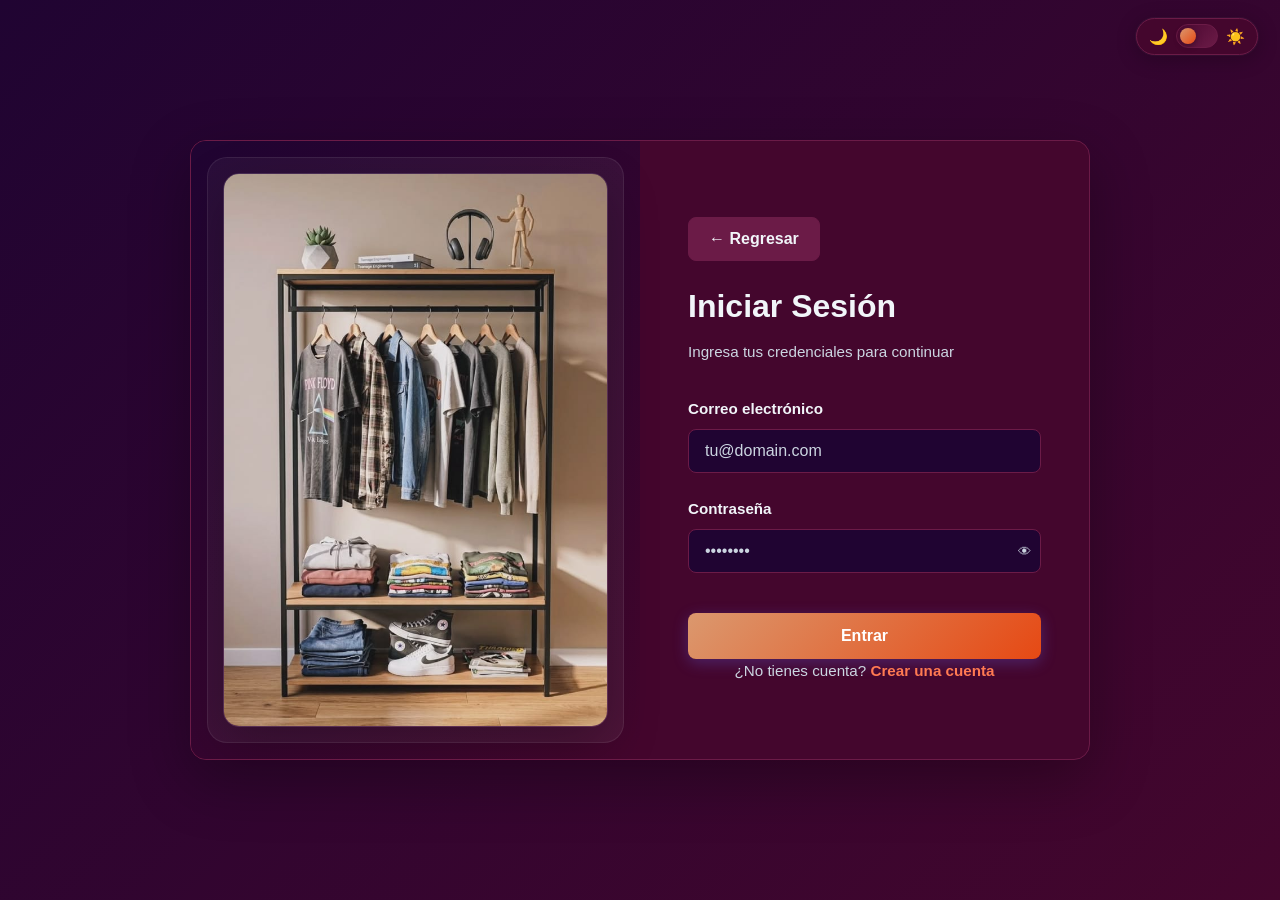
==== commit f5802dbe: "feat & refactor & bugfix: Panel Admin Se hicieron cambios grandes en toda la estructura del proyecto" ====
--- a/IU/admin-dashboard.html
+++ b/IU/admin-dashboard.html
@@ -1,15 +1,16 @@
-﻿<!DOCTYPE html>
+<!DOCTYPE html>
 <html lang="es">
 <head>
   <meta charset="UTF-8">
   <meta name="viewport" content="width=device-width, initial-scale=1.0">
-  <title>Panel de Admin - Tienda de Ropa</title>
-  <link rel="icon" type="image/png" href="img/APOLO_2 (1).png">
+  <title>Panel de Admin - AURA Essentials</title>
+  <link rel="icon" type="image/png" href="img/dark_logo.png">
   <link rel="stylesheet" href="style/styles.css">
   <link rel="stylesheet" href="style/sidebar-styles.css">
   <link rel="stylesheet" href="style/admin-styles.css">
+  <script src="js/auth.js"></script>
 </head>
-<body>
+<body style="display: none;">
   <div id="navbar-container"></div>
 
   <main class="section admin-main">
@@ -41,17 +42,22 @@
         <span>Activas</span>
       </article>
       <article class="stat-card">
-        <h3>Tags</h3>
-        <p id="statTags">—</p>
-        <span>Disponibles</span>
+        <h3>Ventas Totales</h3>
+        <p id="statSalesAmount">$0.00</p>
+        <span>Ingresos</span>
+      </article>
+      <article class="stat-card">
+        <h3>Pedidos</h3>
+        <p id="statSalesCount">—</p>
+        <span>Registrados</span>
       </article>
     </div>
 
     <!-- TABS DE NAVEGACIÓN -->
     <div class="admin-tabs">
       <button class="admin-tab active" data-tab="productos">Productos</button>
-      <button class="admin-tab" data-tab="variantes">Variantes</button>
       <button class="admin-tab" data-tab="usuarios">Usuarios</button>
+      <button class="admin-tab" data-tab="ventas">Ventas</button>
       <button class="admin-tab" data-tab="categorias">Categorías</button>
       <button class="admin-tab" data-tab="tags">Tags</button>
       <button class="admin-tab" data-tab="colores">Colores</button>
@@ -88,9 +94,13 @@
             <label>Descuento (%)</label>
             <input type="number" id="productoDescuento" placeholder="0" min="0" max="100" value="0">
           </div>
-          <div class="form-group checkbox-group">
+          <div class="form-group checkbox-group" style="align-items: center; padding-top: 1.5rem;">
             <label><input type="checkbox" id="productoActivo" checked> Activo</label>
             <label><input type="checkbox" id="productoDestacado"> Destacado</label>
+          </div>
+          <div class="form-group" style="grid-column: span 2;">
+            <label>Tags (Ctrl+click para múltiples)</label>
+            <select id="productoTags" multiple style="height: 100px; padding: 0.5rem;"></select>
           </div>
         </div>
         <div class="form-actions">
@@ -118,101 +128,227 @@
       </div>
     </section>
 
-    <!-- ===================== TAB: VARIANTES ===================== -->
-    <section class="tab-content" id="tab-variantes">
-      <div class="section-actions">
-        <h2>Variantes de Producto</h2>
-        <button class="btn btn-primary" id="btnNuevaVariante">+ Nueva Variante</button>
-      </div>
-
-      <div class="admin-form-panel" id="formVariante" style="display:none">
-        <h3 id="formVarianteTitle">Crear Variante</h3>
-        <div class="form-grid">
-          <input type="hidden" id="varianteId">
-          <div class="form-group">
-            <label>Producto ID *</label>
-            <input type="number" id="varianteProductoId" placeholder="ID del producto">
-          </div>
-          <div class="form-group">
-            <label>Color</label>
-            <select id="varianteColorId"><option value="">Sin color</option></select>
-          </div>
-          <div class="form-group">
-            <label>Talla</label>
-            <select id="varianteTallaId"><option value="">Sin talla</option></select>
-          </div>
-          <div class="form-group">
-            <label>Stock *</label>
-            <input type="number" id="varianteStock" placeholder="0" min="0">
-          </div>
-          <div class="form-group">
-            <label>URL Imagen</label>
-            <input type="text" id="varianteImageUrl" placeholder="https://...">
-          </div>
-          <div class="form-group">
-            <label>O subir imagen</label>
-            <input type="file" id="varianteImageFile" accept="image/*">
-          </div>
-        </div>
-        <div class="form-actions">
-          <button class="btn btn-primary" id="btnGuardarVariante">Guardar</button>
-          <button class="btn btn-outline" id="btnCancelarVariante">Cancelar</button>
-        </div>
-      </div>
-
-      <div class="table-panel">
-        <table id="tablaVariantes">
-          <thead>
-            <tr>
-              <th>ID</th><th>Producto ID</th><th>Color</th><th>Talla</th>
-              <th>Stock</th><th>Estado</th><th>Acciones</th>
-            </tr>
-          </thead>
-          <tbody id="bodyVariantes"><tr><td colspan="7">Cargando...</td></tr></tbody>
-        </table>
-        <div class="pagination" id="paginacionVariantes"></div>
-      </div>
-    </section>
+    <!-- Modal Gestion de Variantes -->
+    <div class="admin-modal" id="modalVariantes" style="display:none">
+      <div class="modal-content" style="max-width: 800px; width: 90%; max-height: 90vh; overflow-y: auto;">
+        <div style="display: flex; justify-content: space-between; align-items: center; margin-bottom: 1rem;">
+          <h2 id="modalVariantesTitle">Variantes de Producto</h2>
+          <button class="btn btn-outline" id="btnCerrarModalVariantes">Cerrar</button>
+        </div>
+        
+        <div style="margin-bottom: 1rem;">
+          <button class="btn btn-primary" id="btnNuevaVariante">+ Añadir Variante</button>
+        </div>
+
+        <div class="admin-form-panel" id="formVariante" style="display:none; margin-bottom: 2rem;">
+          <h3 id="formVarianteTitle">Crear Variante</h3>
+          <div class="form-grid">
+            <input type="hidden" id="varianteId">
+            <input type="hidden" id="varianteProductoId">
+            <input type="hidden" id="varianteImageUrl">
+            <div class="form-group">
+              <label>Color</label>
+              <select id="varianteColorId"><option value="">Sin color</option></select>
+            </div>
+            <div class="form-group">
+              <label>Talla</label>
+              <select id="varianteTallaId"><option value="">Sin talla</option></select>
+            </div>
+            <div class="form-group">
+              <label>Stock *</label>
+              <input type="number" id="varianteStock" placeholder="0" min="0">
+            </div>
+            <div class="form-group">
+              <label>Subir imagen (opcional)</label>
+              <input type="file" id="varianteImageFile" accept="image/*">
+            </div>
+          </div>
+          <div class="form-actions">
+            <button class="btn btn-primary" id="btnGuardarVariante">Guardar</button>
+            <button class="btn btn-outline" id="btnCancelarVariante">Cancelar</button>
+          </div>
+        </div>
+
+        <div class="table-panel">
+          <table id="tablaVariantes">
+            <thead>
+              <tr>
+                <th>ID</th><th>Imagen</th><th>Color</th><th>Talla</th>
+                <th>Stock</th><th>Estado</th><th>Acciones</th>
+              </tr>
+            </thead>
+            <tbody id="bodyVariantes"><tr><td colspan="7">Cargando...</td></tr></tbody>
+          </table>
+        </div>
+      </div>
+    </div>
 
     <!-- ===================== TAB: USUARIOS ===================== -->
     <section class="tab-content" id="tab-usuarios">
       <div class="section-actions">
         <h2>Usuarios</h2>
+        <button class="btn btn-primary" id="btnNuevoUsuario">+ Nuevo Usuario</button>
       </div>
       <div class="table-panel">
         <div class="table-search">
-          <input type="text" id="searchUsuario" placeholder="Buscar por nombre o email...">
+          <select id="searchUsuarioTipo" style="padding: 0.5rem; border: 1px solid var(--border-color); border-radius: 8px; background: var(--surface); color: var(--text-primary); margin-right: 0.5rem;">
+            <option value="nombre">Nombre</option>
+            <option value="email">Email</option>
+          </select>
+          <input type="text" id="searchUsuario" placeholder="Buscar usuario...">
           <button class="btn btn-outline" id="btnBuscarUsuario">Buscar</button>
           <button class="btn btn-outline" id="btnTodosUsuarios">Ver todos</button>
         </div>
         <table id="tablaUsuarios">
           <thead>
             <tr>
-              <th>Nombre</th><th>Apellido</th><th>Email</th>
-              <th>Teléfono</th><th>Rol</th><th>Acciones</th>
+              <th>Nombre Completo</th><th>Email</th>
+              <th>Teléfono</th><th>Dirección</th><th>Estado</th><th>Rol</th><th>Acciones</th>
             </tr>
           </thead>
           <tbody id="bodyUsuarios"><tr><td colspan="6">Cargando...</td></tr></tbody>
         </table>
       </div>
 
-      <!-- Modal cambiar rol -->
+      <!-- Modal Editar Usuario -->
       <div class="admin-modal" id="modalRol" style="display:none">
-        <div class="modal-content">
-          <h3>Cambiar Rol</h3>
-          <p id="modalRolNombre"></p>
-          <input type="hidden" id="modalRolUserId">
-          <select id="modalRolSelect">
-            <option value="USER">USER</option>
-            <option value="ADMIN">ADMIN</option>
-          </select>
-          <div class="form-actions">
-            <button class="btn btn-primary" id="btnConfirmarRol">Confirmar</button>
+        <div class="modal-content" style="max-width: 500px; width: 90%;">
+          <h3 id="modalUsuarioTitle">Editar Usuario</h3>
+          <div class="form-grid">
+            <div class="form-group">
+              <label>Nombre</label>
+              <input type="text" id="modalUsuarioFirstName">
+            </div>
+            <div class="form-group">
+              <label>Apellido</label>
+              <input type="text" id="modalUsuarioLastName">
+            </div>
+            <div class="form-group" style="grid-column: span 2;">
+              <label>Email</label>
+              <input type="email" id="modalUsuarioEmail">
+            </div>
+            <div class="form-group">
+              <label>Teléfono</label>
+              <input type="text" id="modalUsuarioPhone">
+            </div>
+            <div class="form-group" style="grid-column: span 2;">
+              <label>Dirección</label>
+              <input type="text" id="modalUsuarioAddress">
+            </div>
+            <div class="form-group">
+              <label>Rol</label>
+              <select id="modalRolRole">
+                <option value="USER">USER</option>
+                <option value="ADMIN">ADMIN</option>
+              </select>
+            </div>
+            <div class="form-group">
+              <label>Estado</label>
+              <select id="modalUsuarioActive">
+                <option value="true">Activo</option>
+                <option value="false">Inactivo</option>
+              </select>
+            </div>
+            <div class="form-group">
+              <label>Nueva Contraseña (opcional)</label>
+              <input type="password" id="modalUsuarioPassword" placeholder="Dejar en blanco para no cambiar">
+            </div>
+            <div class="form-group">
+              <label>Confirmar Contraseña</label>
+              <input type="password" id="modalUsuarioConfirmPassword" placeholder="Repite la contraseña">
+            </div>
+          </div>
+          <div class="form-actions" style="margin-top: 1.5rem;">
+            <button class="btn btn-primary" id="btnConfirmarRol">Guardar Cambios</button>
             <button class="btn btn-outline" id="btnCancelarRol">Cancelar</button>
           </div>
         </div>
       </div>
     </section>
+
+    <!-- ===================== TAB: VENTAS ===================== -->
+    <section class="tab-content" id="tab-ventas">
+      <div class="section-actions">
+        <h2>Ventas / Pedidos</h2>
+      </div>
+
+      <div class="table-panel">
+        <table id="tablaVentas">
+          <thead>
+            <tr><th>ID</th><th>Usuario</th><th>Fecha</th><th>Total</th><th>Estado</th><th>Acciones</th></tr>
+          </thead>
+          <tbody id="bodyVentas"><tr><td colspan="6">Cargando...</td></tr></tbody>
+        </table>
+      </div>
+
+      <!-- Modal Editar Venta -->
+      <div class="admin-modal" id="modalVenta" style="display:none">
+        <div class="modal-content" style="max-width: 600px; width: 90%;">
+          <h3>Editar Venta #<span id="modalVentaIdDisplay"></span></h3>
+          <input type="hidden" id="modalVentaId">
+          <div class="form-grid">
+            <div class="form-group">
+              <label>Estado de Venta</label>
+              <select id="modalVentaStatus">
+                <option value="PENDING">PENDING</option>
+                <option value="PAID">PAID</option>
+                <option value="CANCELLED">CANCELLED</option>
+                <option value="REFUNDED">REFUNDED</option>
+              </select>
+            </div>
+            <div class="form-group" style="grid-column: span 2;">
+              <label>Dirección de Envío</label>
+              <input type="text" id="modalVentaAddress">
+            </div>
+            <div class="form-group" style="grid-column: span 2;">
+              <label>Reporte de Estado (Notas)</label>
+              <input type="text" id="modalVentaReport">
+            </div>
+            <div class="form-group" style="grid-column: span 2; border: 1px solid var(--danger-color, #ff4d4f); padding: 1rem; border-radius: 8px;">
+              <label style="color: var(--danger-color, #ff4d4f);">Zona de Peligro: Confirmación</label>
+              <p style="font-size: 0.85rem; margin-bottom: 0.5rem; opacity: 0.8;">Para guardar los cambios, escribe la palabra <strong>confirmar</strong> en el campo de abajo.</p>
+              <input type="text" id="modalVentaConfirm" placeholder="Escribe confirmar...">
+            </div>
+          </div>
+          <div class="form-actions" style="margin-top: 1.5rem;">
+            <button class="btn btn-primary" id="btnGuardarVenta" disabled>Guardar Cambios</button>
+            <button class="btn btn-outline" id="btnCancelarVenta">Cancelar</button>
+          </div>
+        </div>
+      </div>
+    </section>
+
+    <!-- Modal Ver Pago -->
+    <div class="admin-modal" id="modalPago" style="display:none">
+      <div class="modal-content" style="max-width: 480px; width: 90%;">
+        <div style="display:flex;justify-content:space-between;align-items:center;">
+          <h3>Pago de Venta #<span id="modalPagoSaleId"></span></h3>
+          <button class="btn btn-outline btn-sm" id="btnCerrarModalPago">Cerrar</button>
+        </div>
+        <div style="display:grid;grid-template-columns:1fr 1fr;gap:1.2rem;margin-top:1rem;">
+          <div>
+            <p style="font-size:0.8rem;color:var(--text-secondary);margin-bottom:0.3rem;">ID Pago</p>
+            <p id="modalPagoId" style="font-weight:600;"></p>
+          </div>
+          <div>
+            <p style="font-size:0.8rem;color:var(--text-secondary);margin-bottom:0.3rem;">Método</p>
+            <p id="modalPagoMetodo" style="font-weight:600;"></p>
+          </div>
+          <div>
+            <p style="font-size:0.8rem;color:var(--text-secondary);margin-bottom:0.3rem;">Monto</p>
+            <p id="modalPagoMonto" style="font-weight:700;font-size:1.4rem;color:var(--primary);"></p>
+          </div>
+          <div>
+            <p style="font-size:0.8rem;color:var(--text-secondary);margin-bottom:0.3rem;">Estado</p>
+            <p id="modalPagoEstado" style="font-weight:600;"></p>
+          </div>
+          <div style="grid-column:span 2;">
+            <p style="font-size:0.8rem;color:var(--text-secondary);margin-bottom:0.3rem;">Fecha de Pago</p>
+            <p id="modalPagoFecha" style="font-weight:600;"></p>
+          </div>
+        </div>
+      </div>
+    </div>
 
     <!-- ===================== TAB: CATEGORÍAS ===================== -->
     <section class="tab-content" id="tab-categorias">
@@ -222,8 +358,9 @@
       </div>
 
       <div class="admin-form-panel" id="formCategoria" style="display:none">
-        <h3>Crear Categoría</h3>
+        <h3 id="formCategoriaTitle">Crear Categoría</h3>
         <div class="form-grid">
+          <input type="hidden" id="categoriaId">
           <div class="form-group">
             <label>Nombre *</label>
             <input type="text" id="categoriaNombre" placeholder="Nombre de la categoría">
@@ -238,7 +375,7 @@
       <div class="table-panel">
         <table id="tablaCategorias">
           <thead>
-            <tr><th>ID</th><th>Nombre</th><th>Acciones</th></tr>
+            <tr><th>ID</th><th>Nombre</th><th>Estado</th><th>Acciones</th></tr>
           </thead>
           <tbody id="bodyCategorias"><tr><td colspan="3">Cargando...</td></tr></tbody>
         </table>
@@ -254,8 +391,9 @@
       </div>
 
       <div class="admin-form-panel" id="formTag" style="display:none">
-        <h3>Crear Tag</h3>
+        <h3 id="formTagTitle">Crear Tag</h3>
         <div class="form-grid">
+          <input type="hidden" id="tagId">
           <div class="form-group">
             <label>Nombre *</label>
             <input type="text" id="tagNombre" placeholder="Nombre del tag">
@@ -286,16 +424,14 @@
       </div>
 
       <div class="admin-form-panel" id="formColor" style="display:none">
-        <h3>Crear Color</h3>
+        <h3 id="formColorTitle">Crear Color</h3>
         <div class="form-grid">
+          <input type="hidden" id="colorId">
           <div class="form-group">
             <label>Nombre *</label>
             <input type="text" id="colorNombre" placeholder="Ej: Rojo">
           </div>
-          <div class="form-group">
-            <label>Código hex</label>
-            <input type="color" id="colorHex" value="#000000">
-          </div>
+
         </div>
         <div class="form-actions">
           <button class="btn btn-primary" id="btnGuardarColor">Guardar</button>
@@ -306,9 +442,9 @@
       <div class="table-panel">
         <table id="tablaColores">
           <thead>
-            <tr><th>ID</th><th>Nombre</th><th>Color</th><th>Acciones</th></tr>
-          </thead>
-          <tbody id="bodyColores"><tr><td colspan="4">Cargando...</td></tr></tbody>
+            <tr><th>ID</th><th>Nombre</th><th>Acciones</th></tr>
+          </thead>
+          <tbody id="bodyColores"><tr><td colspan="3">Cargando...</td></tr></tbody>
         </table>
         <div class="pagination" id="paginacionColores"></div>
       </div>
@@ -322,8 +458,9 @@
       </div>
 
       <div class="admin-form-panel" id="formTalla" style="display:none">
-        <h3>Crear Talla</h3>
+        <h3 id="formTallaTitle">Crear Talla</h3>
         <div class="form-grid">
+          <input type="hidden" id="tallaId">
           <div class="form-group">
             <label>Nombre *</label>
             <input type="text" id="tallaNombre" placeholder="Ej: XL">
@@ -345,13 +482,41 @@
         <div class="pagination" id="paginacionTallas"></div>
       </div>
     </section>
+    
+    <!-- Modal Detalles Venta -->
+    <div class="admin-modal" id="modalDetallesVenta" style="display:none">
+      <div class="modal-content" style="max-width: 600px;">
+        <h3>Productos de la Venta #<span id="modalDetallesVentaSaleId"></span></h3>
+        <table class="table" style="width: 100%; margin-top: 1rem;">
+          <thead>
+            <tr>
+              <th>ID Variante</th>
+              <th>Producto</th>
+              <th>Cantidad</th>
+              <th>Subtotal</th>
+            </tr>
+          </thead>
+          <tbody id="bodyDetallesVenta">
+          </tbody>
+        </table>
+        <div class="form-actions" style="margin-top: 1.5rem;">
+          <button class="btn btn-outline" id="btnCerrarModalDetallesVenta">Cerrar</button>
+        </div>
+      </div>
+    </div>
 
   </main>
 
+  <div id="footer-container"></div>
+
+  <script src="js/config.js"></script>
   <script src="js/theme-switch.js"></script>
   <script src="js/navbar.js"></script>
+  <script src="js/footer.js"></script>
   <script src="js/toast.js"></script>
-  <script src="js/admin.js"></script>
+  <script src="js/admin-core.js"></script>
+  <script src="js/admin-products.js"></script>
+  <script src="js/admin-users.js"></script>
+  <script src="js/admin-orders.js"></script>
 </body>
 </html>
-
--- a/IU/style/styles.css
+++ b/IU/style/styles.css
@@ -25,7 +25,7 @@
 
 body.theme-dark {
   --background: #200432;
-  --surface: #4a0730;
+  --surface: #44062d;
   --surface-strong: #6b1b47;
   --surface-light: #6b1b47;
   --surface-muted: rgba(255, 255, 255, 0.04);
@@ -37,7 +37,7 @@
 
 body.theme-light {
   --background: #cb9c6d;
-  --surface: #edceb7;
+  --surface: #f2d4bd;
   --surface-strong: #f0e3d3;
   --surface-light: #cf724b;
   --surface-muted: #9b6b40;
@@ -1092,3 +1092,35 @@
   outline-offset: 2px;
 }
 
+/* =========================================
+   Print Styles for Invoice
+========================================= */
+@media print {
+  body * {
+    visibility: hidden;
+  }
+  
+  #invoiceModal, #invoiceModal * {
+    visibility: visible;
+  }
+  
+  #invoiceModal {
+    position: absolute;
+    left: 0;
+    top: 0;
+    width: 100%;
+    background: transparent !important;
+  }
+  
+  .modal-content {
+    margin: 0;
+    width: 100%;
+    max-width: 100%;
+    box-shadow: none !important;
+    border: none !important;
+  }
+
+  .modal-actions {
+    display: none !important;
+  }
+}
--- a/IU/style/admin-styles.css
+++ b/IU/style/admin-styles.css
@@ -275,4 +275,46 @@
   border-radius: 50%;
   border: 1px solid var(--border-color);
   vertical-align: middle;
+}
+
+/* STATS - auto-scale numbers */
+.stats-grid {
+  display: grid;
+  grid-template-columns: repeat(auto-fit, minmax(160px, 1fr));
+  gap: 1rem;
+  margin-bottom: 2rem;
+}
+
+.stat-card {
+  background: var(--surface);
+  border: 1px solid var(--border-color);
+  border-radius: 12px;
+  padding: 1.25rem 1rem;
+  display: flex;
+  flex-direction: column;
+  gap: 0.3rem;
+  min-width: 0;
+}
+
+.stat-card h3 {
+  font-size: 0.8rem;
+  text-transform: uppercase;
+  letter-spacing: 0.05em;
+  color: var(--text-secondary);
+  margin: 0;
+}
+
+.stat-card p {
+  font-size: clamp(1rem, 2.5vw, 1.75rem);
+  font-weight: 700;
+  color: var(--primary);
+  margin: 0;
+  word-break: break-all;
+  overflow-wrap: anywhere;
+  line-height: 1.2;
+}
+
+.stat-card span {
+  font-size: 0.8rem;
+  color: var(--text-secondary);
 }
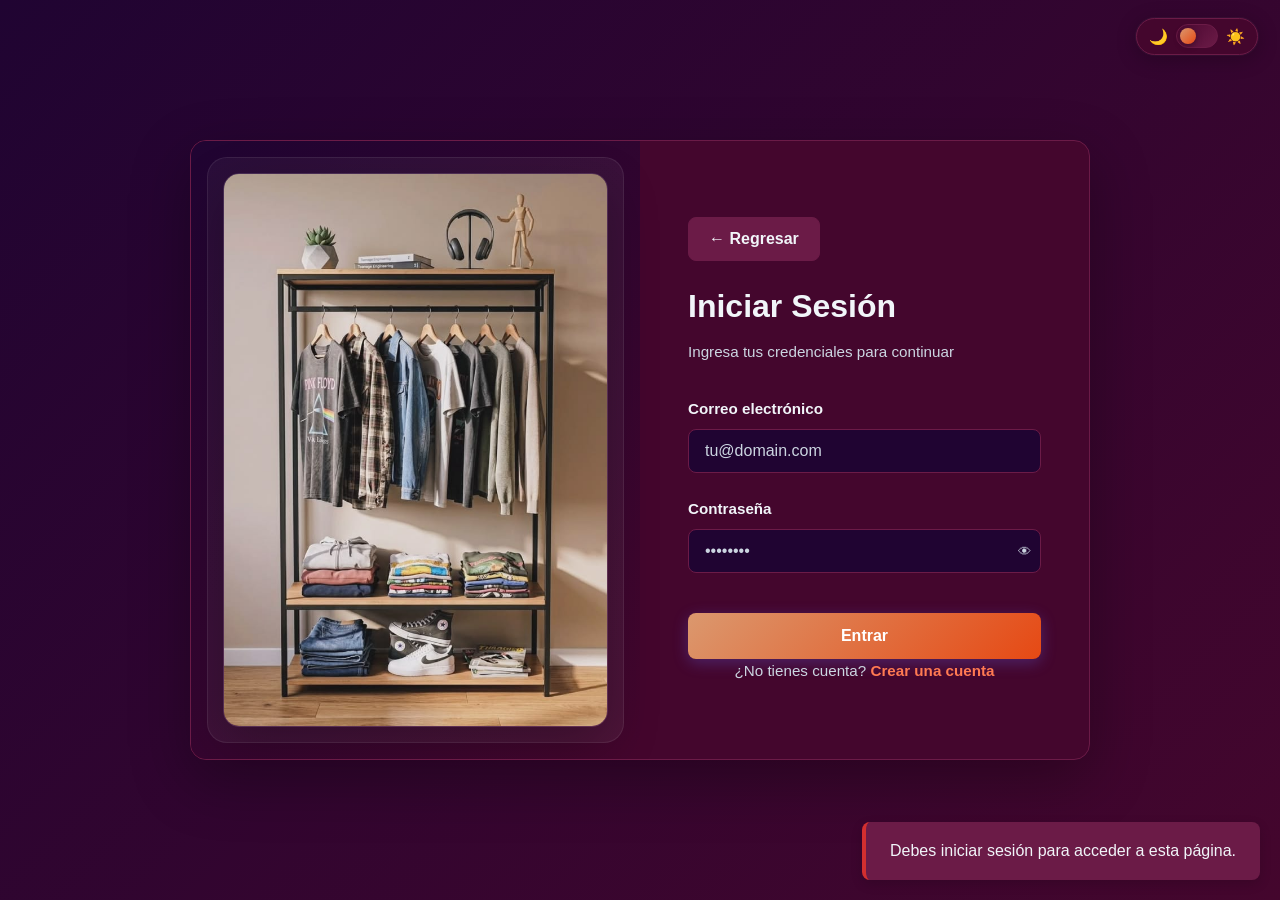
==== commit 0c9b4101: "feat: Ultimo Acceso Se agrega el ultimo acceso de la cuenta" ====
--- a/IU/admin-dashboard.html
+++ b/IU/admin-dashboard.html
@@ -203,10 +203,10 @@
           <thead>
             <tr>
               <th>Nombre Completo</th><th>Email</th>
-              <th>Teléfono</th><th>Dirección</th><th>Estado</th><th>Rol</th><th>Acciones</th>
+              <th>Teléfono</th><th>Dirección</th><th>Estado</th><th>Rol</th><th>Fecha Registro</th><th>Último Acceso</th><th>Acciones</th>
             </tr>
           </thead>
-          <tbody id="bodyUsuarios"><tr><td colspan="6">Cargando...</td></tr></tbody>
+          <tbody id="bodyUsuarios"><tr><td colspan="9">Cargando...</td></tr></tbody>
         </table>
       </div>
 
--- a/IU/style/styles.css
+++ b/IU/style/styles.css
@@ -1093,6 +1093,138 @@
 }
 
 /* =========================================
+   Profile Dashboard Cards & Modal Styles
+========================================= */
+.dashboard-cards {
+  display: flex;
+  gap: 1.5rem;
+  margin-bottom: 2rem;
+}
+
+@media (max-width: 768px) {
+  .dashboard-cards {
+    flex-direction: column;
+  }
+}
+
+.dashboard-card {
+  flex: 1;
+  padding: 1.5rem;
+  background: var(--surface);
+  border: 1px solid var(--border-color);
+  border-radius: 12px;
+  transition: transform 0.3s ease, box-shadow 0.3s ease;
+  box-shadow: 0 4px 15px var(--shadow);
+}
+
+.dashboard-card:hover {
+  transform: translateY(-5px);
+  box-shadow: 0 10px 25px var(--shadow);
+  border-color: var(--primary);
+}
+
+.dashboard-card h4 {
+  margin: 0;
+  color: var(--text-secondary);
+  font-size: 0.95rem;
+  font-weight: 600;
+}
+
+.dashboard-card p {
+  font-size: 1.3rem;
+  font-weight: bold;
+  margin-top: 0.75rem;
+  color: var(--text-primary);
+}
+
+.btn-danger {
+  background: linear-gradient(135deg, #ef4444, #dc2626);
+  color: white;
+  border: none;
+}
+
+.btn-danger:hover {
+  transform: translateY(-2px);
+  box-shadow: 0 6px 20px rgba(239, 68, 68, 0.4);
+}
+
+.custom-modal-overlay {
+  position: fixed;
+  top: 0;
+  left: 0;
+  width: 100%;
+  height: 100%;
+  background: rgba(0, 0, 0, 0.75);
+  display: flex;
+  align-items: center;
+  justify-content: center;
+  z-index: 9999;
+  opacity: 0;
+  visibility: hidden;
+  transition: all 0.3s ease;
+  backdrop-filter: blur(5px);
+}
+
+.custom-modal-overlay.active {
+  opacity: 1;
+  visibility: visible;
+}
+
+.custom-modal {
+  background: var(--surface);
+  border: 1px solid var(--border-color);
+  border-radius: 16px;
+  padding: 2.5rem 2rem;
+  max-width: 450px;
+  width: 90%;
+  box-shadow: 0 25px 50px rgba(0, 0, 0, 0.5);
+  transform: translateY(20px) scale(0.95);
+  transition: all 0.3s cubic-bezier(0.175, 0.885, 0.32, 1.275);
+  text-align: center;
+}
+
+.custom-modal-overlay.active .custom-modal {
+  transform: translateY(0) scale(1);
+}
+
+.custom-modal-icon {
+  width: 64px;
+  height: 64px;
+  background: rgba(239, 68, 68, 0.1);
+  color: #ef4444;
+  border-radius: 50%;
+  display: flex;
+  align-items: center;
+  justify-content: center;
+  font-size: 2rem;
+  margin: 0 auto 1.5rem;
+}
+
+.custom-modal h3 {
+  color: var(--text-primary);
+  margin-bottom: 1rem;
+  font-size: 1.6rem;
+}
+
+.custom-modal p {
+  color: var(--text-secondary);
+  margin-bottom: 2rem;
+  line-height: 1.6;
+  font-size: 1.05rem;
+}
+
+.custom-modal-actions {
+  display: flex;
+  gap: 1rem;
+  justify-content: center;
+}
+
+.custom-modal-actions .btn {
+  flex: 1;
+  padding: 0.85rem;
+}
+
+/* =========================================
    Print Styles for Invoice
 ========================================= */
 @media print {
